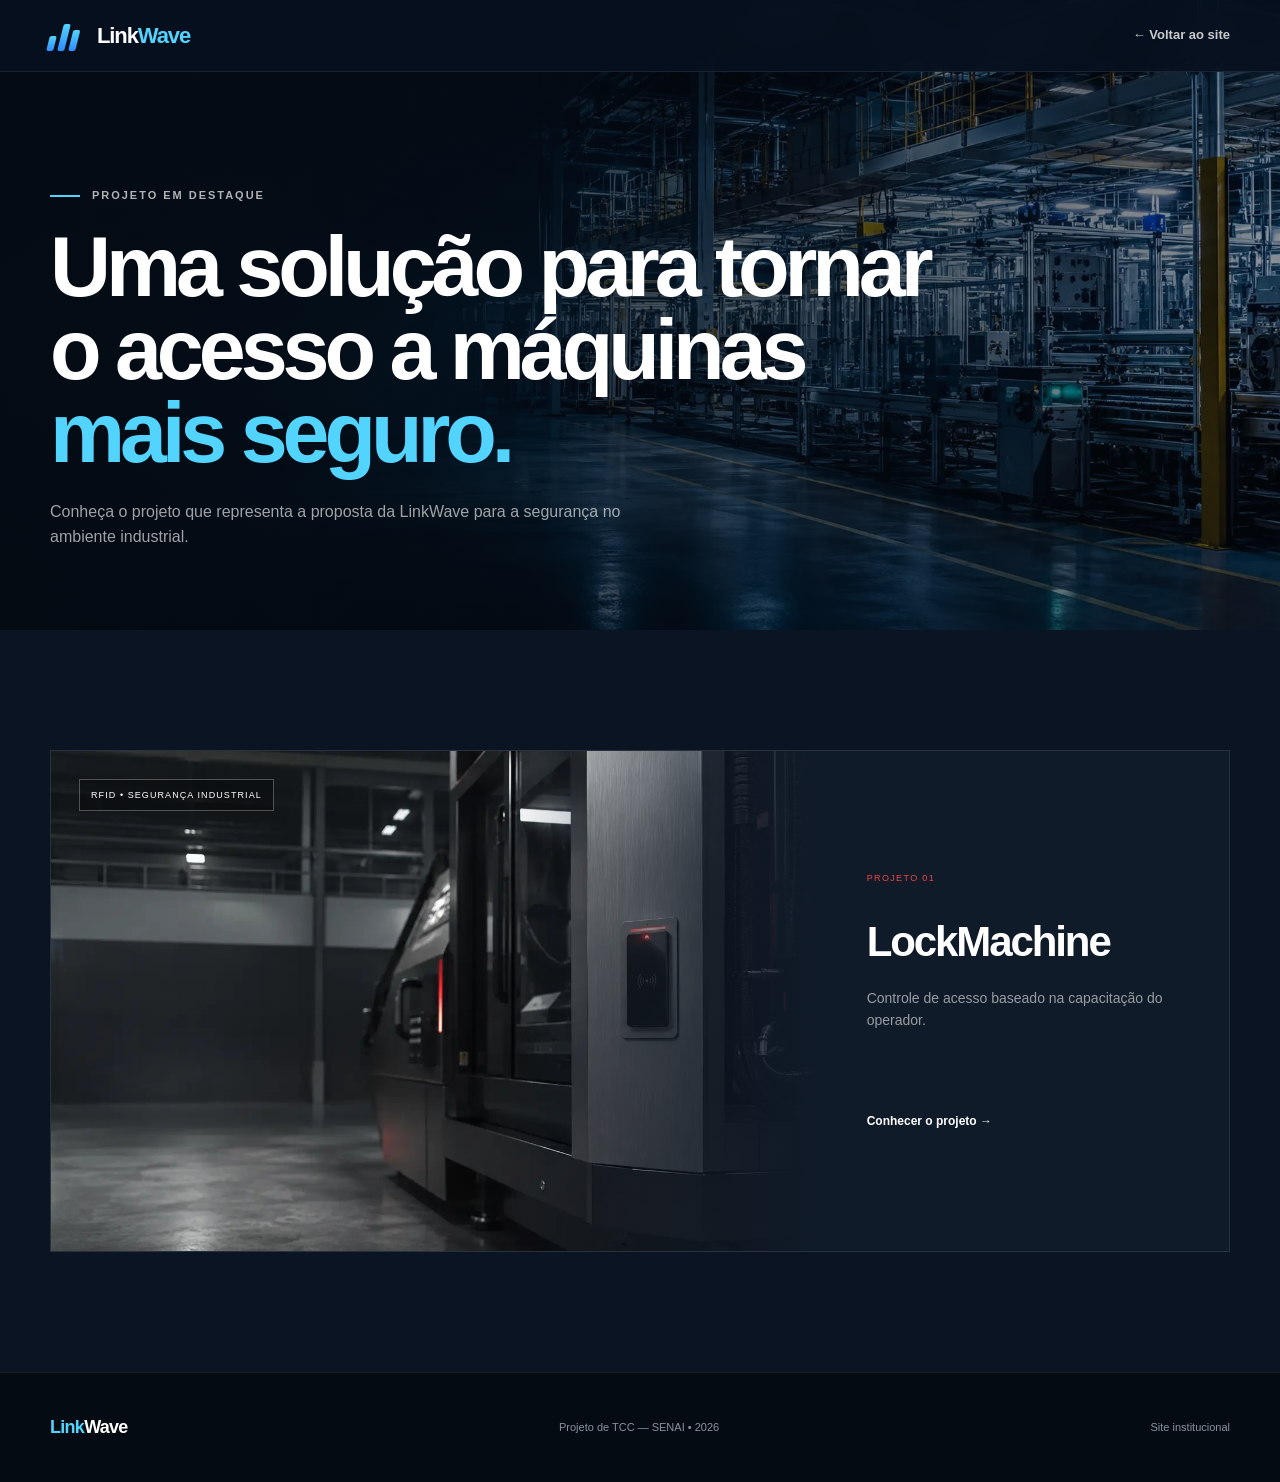
==== linkwave-tcc-reformulado/institucional/projetos.html @ dfc76dc3 "TCC - update" ====
<!doctype html>
<html lang="pt-BR">
<head>
  <meta charset="UTF-8">
  <meta name="viewport" content="width=device-width, initial-scale=1.0">
  <meta name="description" content="Conheça o LockMachine, projeto de segurança industrial desenvolvido pela LinkWave.">
  <title>Projeto LockMachine | LinkWave</title>
  <link rel="icon" href="img/favicon.ico" type="image/x-icon">
  <link rel="stylesheet" href="style.css">
</head>
<body class="projects-page">
  <header class="navbar navbar-dark" data-navbar>
    <a class="brand" href="index.html"><span class="brand-symbol"><i></i><i></i><i></i></span><span class="brand-name">Link<span>Wave</span></span></a>
    <nav class="nav-links simple-nav"><a href="index.html">← Voltar ao site</a></nav>
  </header>

  <main>
    <section class="projects-hero">
      <div class="projects-hero-content reveal">
        <p class="eyebrow"><span></span> Projeto em destaque</p>
        <h1>Uma solução para tornar o acesso a máquinas <em>mais seguro.</em></h1>
        <p>Conheça o projeto que representa a proposta da LinkWave para a segurança no ambiente industrial.</p>
      </div>
    </section>

    <section class="featured-project section">
      <a class="featured-card reveal" href="../lockmachine_app/sobre.html">
        <div class="featured-image"><span class="project-chip">RFID • SEGURANÇA INDUSTRIAL</span></div>
        <div class="featured-info">
          <p>Projeto 01</p>
          <h2>LockMachine</h2>
          <span>Controle de acesso baseado na capacitação do operador.</span>
          <strong>Conhecer o projeto →</strong>
        </div>
      </a>
    </section>
  </main>

  <footer class="footer footer-dark"><div class="footer-brand"><span>Link</span>Wave</div><p>Projeto de TCC — SENAI • 2026</p><a href="index.html">Site institucional</a></footer>
  <script src="script.js"></script>
</body>
</html>
---- linkwave-tcc-reformulado/institucional/style.css ----
:root {
  --navy: #07111f;
  --navy-soft: #0d1b2d;
  --blue: #2f8cff;
  --cyan: #53d4ff;
  --paper: #f3f6f8;
  --white: #ffffff;
  --ink: #101820;
  --muted: #64707d;
  --line: #dbe2e8;
  --red: #f04444;
  --container: 1180px;
}

* { box-sizing: border-box; margin: 0; padding: 0; }
html { scroll-behavior: smooth; }
body { color: var(--ink); background: var(--paper); font-family: Inter, "Segoe UI", Arial, sans-serif; line-height: 1.6; overflow-x: hidden; }
a { color: inherit; }
img { max-width: 100%; display: block; }
button, input { font: inherit; }
.section { padding: 120px 0; }
.section-wrap { width: min(var(--container), calc(100% - 48px)); margin: 0 auto; }

.navbar { position: fixed; inset: 0 0 auto; z-index: 50; height: 84px; padding: 0 max(32px, calc((100vw - var(--container)) / 2)); display: flex; align-items: center; justify-content: space-between; color: white; border-bottom: 1px solid rgba(255,255,255,.14); transition: .3s ease; }
.navbar.scrolled, .navbar-dark { height: 72px; background: rgba(7,17,31,.92); backdrop-filter: blur(18px); border-color: rgba(255,255,255,.08); }
.brand { display: inline-flex; align-items: center; gap: 12px; text-decoration: none; }
.brand-name { font-size: 22px; font-weight: 780; letter-spacing: -.05em; }.brand-name span { color: var(--cyan); }
.brand-symbol { width: 35px; height: 31px; display: flex; align-items: end; gap: 4px; transform: skewX(-14deg); }
.brand-symbol i { width: 7px; display: block; border-radius: 2px; background: linear-gradient(180deg, var(--cyan), var(--blue)); }
.brand-symbol i:nth-child(1) { height: 15px; }.brand-symbol i:nth-child(2) { height: 27px; }.brand-symbol i:nth-child(3) { height: 21px; }
.nav-links { display: flex; align-items: center; gap: 30px; }.nav-links a { position: relative; color: rgba(255,255,255,.78); text-decoration: none; font-size: 13px; font-weight: 650; transition: color .2s; }.nav-links > a:not(.nav-cta)::after { content: ""; position: absolute; height: 1px; background: var(--cyan); inset: auto 100% -8px 0; transition: right .2s; }.nav-links > a:not(.nav-cta):hover::after { right: 0; }.nav-links a:hover { color: white; }
.nav-cta { min-height: 42px; padding: 0 16px; display: inline-flex; align-items: center; gap: 14px; color: white !important; border: 1px solid rgba(255,255,255,.25); border-radius: 6px; background: rgba(255,255,255,.05); }.nav-cta:hover { background: white; color: var(--navy) !important; }
.menu-toggle { display: none; width: 42px; height: 42px; border: 0; background: transparent; place-content: center; gap: 6px; }.menu-toggle span { width: 22px; height: 2px; display: block; background: white; transition: .2s; }

.hero { min-height: 100vh; position: relative; display: flex; align-items: center; color: white; background: var(--navy) url("img/linkwave-hero.webp") center/cover no-repeat; overflow: hidden; }
.hero-shade { position: absolute; inset: 0; background: linear-gradient(90deg, rgba(3,10,19,.95) 0%, rgba(3,10,19,.77) 37%, rgba(3,10,19,.15) 75%), linear-gradient(0deg, rgba(3,10,19,.8), transparent 42%); }
.hero-grid { position: absolute; inset: 0; opacity: .1; background-image: linear-gradient(rgba(255,255,255,.28) 1px, transparent 1px), linear-gradient(90deg, rgba(255,255,255,.28) 1px, transparent 1px); background-size: 70px 70px; mask-image: linear-gradient(90deg, black, transparent 58%); }
.hero-content { width: min(var(--container), calc(100% - 48px)); margin: 60px auto 0; position: relative; z-index: 2; }
.eyebrow { display: flex; align-items: center; gap: 12px; margin-bottom: 22px; color: rgba(255,255,255,.69); font-size: 11px; font-weight: 750; text-transform: uppercase; letter-spacing: .18em; }.eyebrow > span { width: 30px; height: 2px; background: var(--cyan); }
.hero h1 { max-width: 850px; font-size: clamp(54px, 7vw, 94px); line-height: .98; letter-spacing: -.065em; font-weight: 800; }.hero h1 em { color: var(--cyan); font-style: normal; }
.hero-text { max-width: 610px; margin: 28px 0 34px; color: rgba(255,255,255,.7); font-size: 18px; line-height: 1.75; }
.hero-actions { display: flex; flex-wrap: wrap; gap: 12px; }
.button { min-height: 50px; padding: 0 22px; border-radius: 7px; display: inline-flex; align-items: center; justify-content: center; gap: 18px; text-decoration: none; font-size: 13px; font-weight: 750; transition: transform .2s, background .2s, color .2s, border-color .2s; }.button:hover { transform: translateY(-2px); }
.button-primary { color: white; background: var(--blue); box-shadow: 0 12px 30px rgba(47,140,255,.28); }.button-primary:hover { background: #1878eb; }
.button-ghost { color: white; border: 1px solid rgba(255,255,255,.3); background: rgba(255,255,255,.04); }.button-ghost:hover { background: white; color: var(--navy); }
.button-red { color: white; background: var(--red); }.button-red:hover { background: #d93636; }
.button-light { color: var(--navy); background: white; }
.hero-foot { position: absolute; z-index: 2; left: max(24px, calc((100vw - var(--container)) / 2)); right: max(24px, calc((100vw - var(--container)) / 2)); bottom: 26px; display: flex; align-items: center; gap: 18px; color: rgba(255,255,255,.55); font-size: 10px; text-transform: uppercase; letter-spacing: .13em; }.hero-foot i { width: 3px; height: 3px; background: var(--cyan); border-radius: 50%; }

.section-label { margin-bottom: 24px; color: var(--blue); font-size: 10px; font-weight: 800; letter-spacing: .18em; text-transform: uppercase; }.section-label.light { color: rgba(255,255,255,.55); }
.about-layout { display: grid; grid-template-columns: .85fr 1.15fr; gap: 100px; }
.section-heading h2, .team-heading h2 { max-width: 520px; font-size: clamp(42px, 5.2vw, 66px); line-height: 1.03; letter-spacing: -.055em; }.section-heading h2 span { color: var(--blue); }
.about-copy .lead { color: var(--ink); font-size: 22px; line-height: 1.55; }.about-copy > p:not(.lead) { margin-top: 22px; max-width: 650px; color: var(--muted); font-size: 15px; }
.principles { margin-top: 52px; display: grid; grid-template-columns: repeat(3, 1fr); border-top: 1px solid var(--line); }
.principles article { padding: 24px 20px 8px 0; }.principles article + article { padding-left: 20px; border-left: 1px solid var(--line); }.principles b { color: var(--blue); font-size: 10px; }.principles h3 { margin: 24px 0 8px; font-size: 15px; }.principles p { color: var(--muted); font-size: 12px; line-height: 1.6; }

.project-showcase { min-height: 810px; position: relative; display: grid; grid-template-columns: 1.08fr .92fr; padding: 0; background: #101216; color: white; }
.project-photo { min-height: 810px; background: url("../lockmachine_app/img/lockmachine-hero.webp") center/cover no-repeat; position: relative; }.project-photo::after { content: ""; position: absolute; inset: 0; background: linear-gradient(90deg, transparent 55%, #101216 100%), linear-gradient(0deg, rgba(16,18,22,.55), transparent 50%); }
.project-panel { padding: 110px max(48px, calc((100vw - var(--container)) / 2)) 90px 70px; display: flex; flex-direction: column; justify-content: center; }
.lockup { margin-bottom: 34px; display: flex; align-items: center; gap: 13px; }.lockup strong { font-size: 20px; }.lockup strong span { color: var(--red); }.lock-mark { width: 34px; height: 34px; border: 2px solid var(--red); border-radius: 8px; position: relative; }.lock-mark::before { content: ""; position: absolute; width: 13px; height: 10px; left: 8px; top: -9px; border: 2px solid var(--red); border-bottom: 0; border-radius: 8px 8px 0 0; }
.project-panel h2 { max-width: 590px; font-size: clamp(40px, 4.7vw, 64px); line-height: 1.02; letter-spacing: -.055em; }.project-panel > p:not(.section-label) { margin: 26px 0 34px; color: rgba(255,255,255,.63); max-width: 600px; font-size: 15px; }
.project-points { list-style: none; margin-bottom: 40px; border-top: 1px solid rgba(255,255,255,.12); }.project-points li { display: flex; align-items: center; gap: 20px; padding: 14px 0; border-bottom: 1px solid rgba(255,255,255,.12); font-size: 12px; color: rgba(255,255,255,.74); }.project-points li span { color: var(--red); font-size: 9px; }.project-panel .button { align-self: flex-start; }

.team { background: white; }.team-heading { display: flex; align-items: end; justify-content: space-between; gap: 60px; margin-bottom: 60px; }.team-heading > p { max-width: 460px; color: var(--muted); font-size: 14px; }
.team-grid { display: grid; grid-template-columns: repeat(5, 1fr); border-top: 1px solid var(--line); border-bottom: 1px solid var(--line); }
.team-card { position: relative; min-width: 0; padding: 22px; border-right: 1px solid var(--line); }.team-card:last-child { border-right: 0; }.portrait { aspect-ratio: .92; margin-bottom: 20px; overflow: hidden; background: linear-gradient(150deg, #e8edf1, #f7f9fa); }.portrait img { width: 100%; height: 100%; object-fit: contain; object-position: center bottom; filter: saturate(.84); transition: transform .35s; }.team-card:hover img { transform: scale(1.035); }.team-card h3 { font-size: 14px; }.team-card p { margin-top: 3px; color: var(--muted); font-size: 10px; }.team-card > span { position: absolute; right: 17px; bottom: 22px; color: #b7c0c8; font-size: 9px; }

.closing { min-height: 600px; display: flex; align-items: center; color: white; background: radial-gradient(circle at 80% 20%, rgba(83,212,255,.18), transparent 34%), var(--navy); }.closing-content h2 { margin-bottom: 40px; font-size: clamp(48px, 6.4vw, 84px); line-height: .98; letter-spacing: -.06em; }
.footer { min-height: 110px; padding: 25px max(24px, calc((100vw - var(--container)) / 2)); display: flex; align-items: center; justify-content: space-between; gap: 30px; color: #8893a0; background: #050b12; font-size: 11px; }.footer a { text-decoration: none; }.footer a:hover { color: white; }.footer-brand { color: white; font-weight: 800; font-size: 18px; letter-spacing: -.04em; }.footer-brand span { color: var(--cyan); }

/* Página de projeto */
.projects-page { background: var(--navy); color: white; }.projects-hero { min-height: 70vh; padding: 150px max(24px, calc((100vw - var(--container)) / 2)) 80px; display: flex; align-items: end; background: linear-gradient(90deg, rgba(4,11,19,.95), rgba(4,11,19,.4)), url("img/linkwave-hero.webp") center/cover no-repeat; }.projects-hero-content { max-width: 900px; }.projects-hero h1 { font-size: clamp(50px, 6.6vw, 88px); letter-spacing: -.06em; line-height: .98; }.projects-hero h1 em { color: var(--cyan); font-style: normal; }.projects-hero p:last-child { max-width: 600px; margin-top: 24px; color: rgba(255,255,255,.62); }
.featured-project { background: #0a1422; }.featured-card { width: min(var(--container), calc(100% - 48px)); margin: auto; display: grid; grid-template-columns: 1.3fr .7fr; color: white; text-decoration: none; border: 1px solid rgba(255,255,255,.1); background: #101b29; overflow: hidden; transition: transform .25s, border-color .25s; }.featured-card:hover { transform: translateY(-7px); border-color: var(--red); }.featured-image { min-height: 500px; padding: 28px; background: linear-gradient(90deg, transparent 60%, #101b29), url("../lockmachine_app/img/lockmachine-hero.webp") center/cover no-repeat; }.project-chip { display: inline-flex; padding: 8px 11px; color: white; border: 1px solid rgba(255,255,255,.28); background: rgba(0,0,0,.32); font-size: 9px; letter-spacing: .12em; }.featured-info { padding: 50px; display: flex; flex-direction: column; justify-content: center; }.featured-info > p { color: var(--red); font-size: 9px; text-transform: uppercase; letter-spacing: .15em; }.featured-info h2 { margin: 22px 0 12px; font-size: 42px; letter-spacing: -.05em; }.featured-info > span { color: rgba(255,255,255,.57); font-size: 14px; }.featured-info strong { margin-top: 80px; font-size: 12px; }.footer-dark { border-top: 1px solid rgba(255,255,255,.08); }

.reveal { opacity: 0; transform: translateY(24px); transition: opacity .75s ease, transform .75s ease; }.reveal.visible { opacity: 1; transform: none; }

@media (max-width: 1000px) {
  .nav-links { gap: 18px; }.about-layout { gap: 50px; }.project-showcase { grid-template-columns: 1fr; }.project-photo { min-height: 520px; }.project-photo::after { background: linear-gradient(0deg, #101216, transparent 50%); }.project-panel { padding: 80px max(24px, calc((100vw - var(--container)) / 2)); }.team-grid { grid-template-columns: repeat(3, 1fr); }.team-card { border-bottom: 1px solid var(--line); }.featured-card { grid-template-columns: 1fr; }.featured-image { min-height: 430px; background: linear-gradient(0deg, #101b29, transparent 50%), url("../lockmachine_app/img/lockmachine-hero.webp") center/cover; }
}

@media (max-width: 760px) {
  .section { padding: 85px 0; }.navbar { height: 70px; padding: 0 20px; }.menu-toggle { display: grid; z-index: 2; }.menu-toggle.open span:first-child { transform: translateY(4px) rotate(45deg); }.menu-toggle.open span:last-child { transform: translateY(-4px) rotate(-45deg); }.nav-links { position: fixed; inset: 0; padding: 110px 28px 40px; display: flex; flex-direction: column; align-items: stretch; gap: 0; background: rgba(5,12,21,.98); transform: translateX(100%); transition: transform .25s; }.nav-links.open { transform: none; }.nav-links a { padding: 16px 0; font-size: 17px; border-bottom: 1px solid rgba(255,255,255,.1); }.nav-links .nav-cta { margin-top: 24px; padding: 0 16px; border: 1px solid rgba(255,255,255,.2); }.simple-nav { position: static; padding: 0; flex-direction: row; transform: none; background: none; }.simple-nav a { padding: 0; font-size: 12px; border: 0; }
  .hero { min-height: 820px; background-position: 63% center; }.hero-shade { background: linear-gradient(90deg, rgba(3,10,19,.95), rgba(3,10,19,.63)), linear-gradient(0deg, rgba(3,10,19,.9), transparent 48%); }.hero h1 { font-size: 54px; }.hero-text { font-size: 15px; }.hero-foot { flex-wrap: wrap; gap: 9px 12px; }.about-layout { grid-template-columns: 1fr; gap: 45px; }.principles { grid-template-columns: 1fr; }.principles article + article { padding-left: 0; border-left: 0; border-top: 1px solid var(--line); }.project-photo { min-height: 390px; }.project-panel { padding: 65px 24px 85px; }.project-panel h2 { font-size: 43px; }.team-heading { align-items: start; flex-direction: column; gap: 20px; }.team-grid { grid-template-columns: repeat(2, 1fr); }.team-card { padding: 13px; }.closing { min-height: 520px; }.footer { align-items: start; flex-direction: column; }.featured-info { padding: 32px; }.featured-info strong { margin-top: 45px; }
}

@media (max-width: 470px) {
  .hero h1 { font-size: 46px; }.hero-actions .button { width: 100%; }.team-grid { grid-template-columns: 1fr 1fr; }.team-card h3 { font-size: 12px; }.projects-hero h1 { font-size: 45px; }.featured-image { min-height: 320px; }
}

@media (prefers-reduced-motion: reduce) { html { scroll-behavior: auto; }.reveal { opacity: 1; transform: none; transition: none; } }
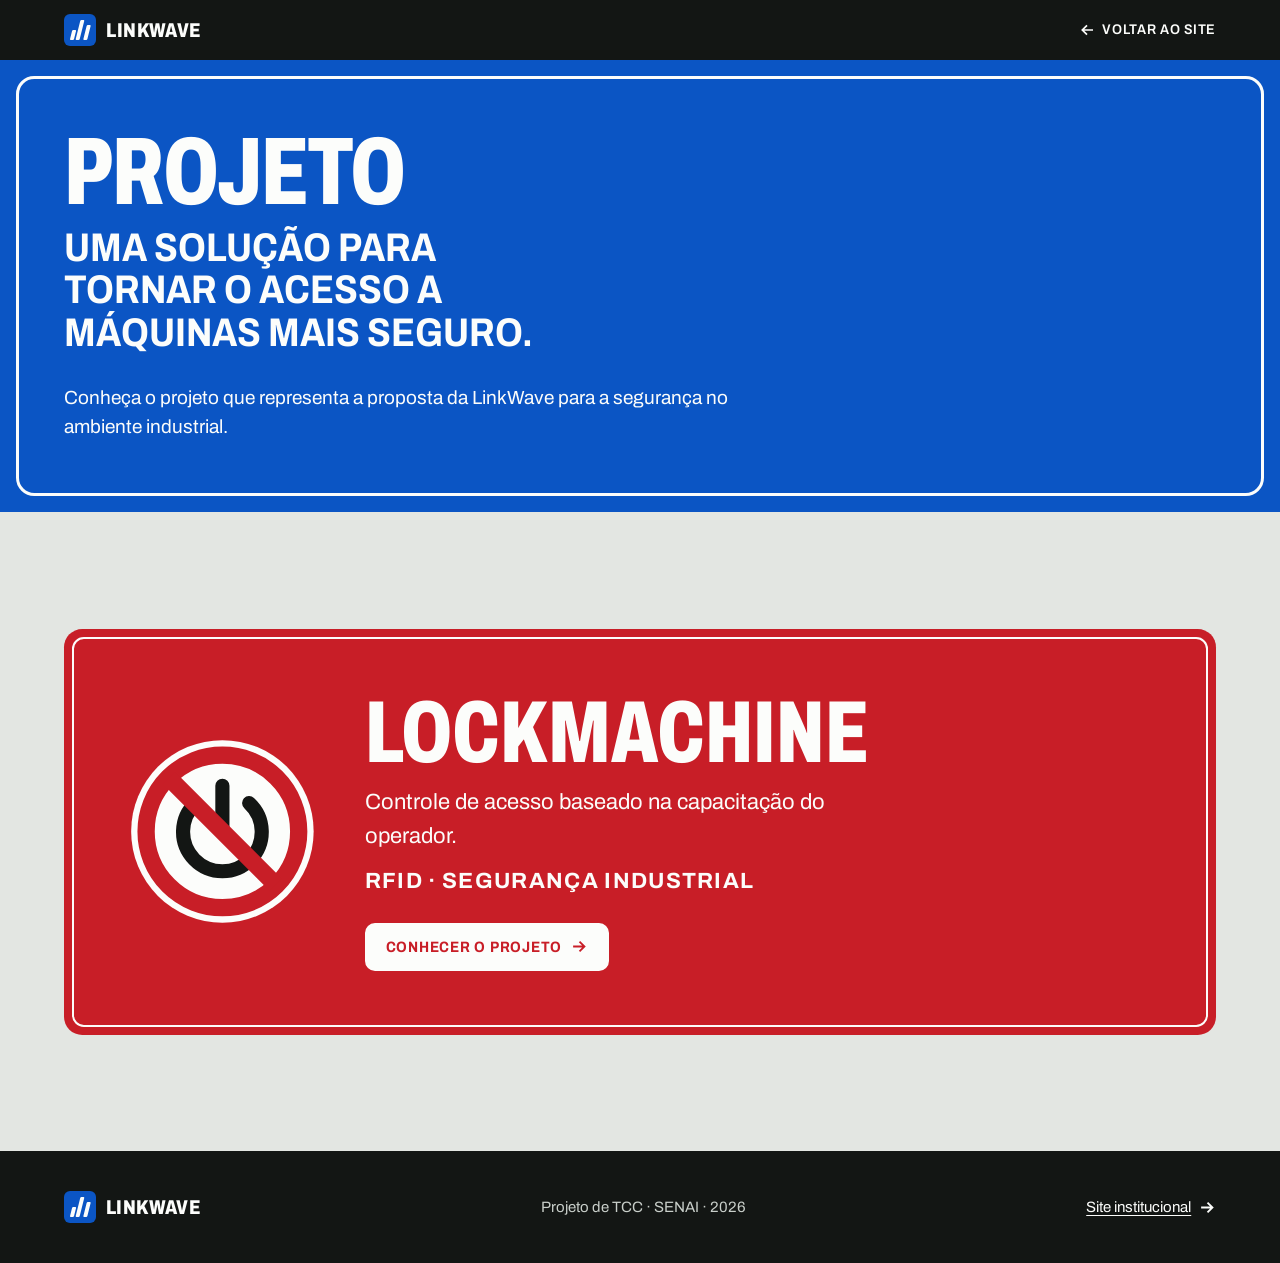
==== commit 22a2b584: "Redesenha o site como placas de seguranca e adiciona simulador do leitor Novo sistema visual compart" ====
--- a/linkwave-tcc-reformulado/institucional/projetos.html
+++ b/linkwave-tcc-reformulado/institucional/projetos.html
@@ -4,39 +4,63 @@
   <meta charset="UTF-8">
   <meta name="viewport" content="width=device-width, initial-scale=1.0">
   <meta name="description" content="Conheça o LockMachine, projeto de segurança industrial desenvolvido pela LinkWave.">
+  <meta name="theme-color" content="#131614">
   <title>Projeto LockMachine | LinkWave</title>
   <link rel="icon" href="img/favicon.ico" type="image/x-icon">
+  <link rel="preload" href="../assets/fonts/archivo-latin-wdth-normal.woff2" as="font" type="font/woff2" crossorigin>
+  <link rel="stylesheet" href="../assets/css/base.css">
   <link rel="stylesheet" href="style.css">
 </head>
-<body class="projects-page">
-  <header class="navbar navbar-dark" data-navbar>
-    <a class="brand" href="index.html"><span class="brand-symbol"><i></i><i></i><i></i></span><span class="brand-name">Link<span>Wave</span></span></a>
-    <nav class="nav-links simple-nav"><a href="index.html">← Voltar ao site</a></nav>
+<body class="linkwave">
+  <a class="skip-link" href="#conteudo">Pular para o conteúdo</a>
+  <header class="topbar">
+    <div class="wrap topbar-inner">
+      <a class="brand" href="index.html"><span class="brand-mark brand-mark--bars" aria-hidden="true"><i></i><i></i><i></i></span>LinkWave</a>
+      <nav class="nav" aria-label="Navegação">
+        <a href="index.html"><span class="icon icon--back" aria-hidden="true"></span>Voltar ao site</a>
+      </nav>
+    </div>
   </header>
 
-  <main>
-    <section class="projects-hero">
-      <div class="projects-hero-content reveal">
-        <p class="eyebrow"><span></span> Projeto em destaque</p>
-        <h1>Uma solução para tornar o acesso a máquinas <em>mais seguro.</em></h1>
-        <p>Conheça o projeto que representa a proposta da LinkWave para a segurança no ambiente industrial.</p>
+  <main id="conteudo">
+    <section class="band band--must band--compact">
+      <div class="wrap">
+        <h1 class="sign-title">
+          <span class="sign-word">Projeto</span>
+          <span class="sign-message">Uma solução para tornar o acesso a máquinas mais seguro.</span>
+        </h1>
+        <p class="prose projects-lead">Conheça o projeto que representa a proposta da LinkWave para a segurança no ambiente industrial.</p>
       </div>
     </section>
 
-    <section class="featured-project section">
-      <a class="featured-card reveal" href="../lockmachine_app/sobre.html">
-        <div class="featured-image"><span class="project-chip">RFID • SEGURANÇA INDUSTRIAL</span></div>
-        <div class="featured-info">
-          <p>Projeto 01</p>
-          <h2>LockMachine</h2>
-          <span>Controle de acesso baseado na capacitação do operador.</span>
-          <strong>Conhecer o projeto →</strong>
-        </div>
-      </a>
+    <section class="band">
+      <div class="wrap">
+        <a class="plate plate--stop featured" href="../lockmachine_app/sobre.html">
+          <div class="symbol" aria-hidden="true">
+            <svg viewBox="0 0 120 120">
+              <circle class="s-white" cx="60" cy="60" r="58"/>
+              <path class="l-ink" stroke-width="9" stroke-linecap="round" d="M60 31v27M43 42a25 25 0 1 0 34 0"/>
+              <circle class="l-red" cx="60" cy="60" r="48.5" stroke-width="11"/>
+              <path class="l-red" stroke-width="11" d="M26 26l68 68"/>
+            </svg>
+          </div>
+          <div>
+            <h2 class="plate-word">LockMachine</h2>
+            <p>Controle de acesso baseado na capacitação do operador.</p>
+            <p class="label">RFID · Segurança industrial</p>
+            <span class="button">Conhecer o projeto<span class="icon icon--arrow" aria-hidden="true"></span></span>
+          </div>
+        </a>
+      </div>
     </section>
   </main>
 
-  <footer class="footer footer-dark"><div class="footer-brand"><span>Link</span>Wave</div><p>Projeto de TCC — SENAI • 2026</p><a href="index.html">Site institucional</a></footer>
-  <script src="script.js"></script>
+  <footer class="band band--ink footer">
+    <div class="wrap footer-inner">
+      <a class="brand" href="index.html"><span class="brand-mark brand-mark--bars" aria-hidden="true"><i></i><i></i><i></i></span>LinkWave</a>
+      <p>Projeto de TCC · SENAI · 2026</p>
+      <a href="index.html">Site institucional<span class="icon icon--arrow" aria-hidden="true"></span></a>
+    </div>
+  </footer>
 </body>
 </html>
--- a/linkwave-tcc-reformulado/assets/css/base.css
+++ b/linkwave-tcc-reformulado/assets/css/base.css
@@ -0,0 +1,929 @@
+/* ==========================================================================
+   LinkWave + LockMachine — base do sistema visual
+   Mundo: placas de segurança industrial.
+   A cor nunca decora, sempre significa:
+   vermelho proíbe · amarelo alerta · azul obriga · verde libera.
+   ========================================================================== */
+
+/* Fontes (arquivos locais, licença OFL em assets/fonts) */
+@font-face {
+  font-family: "Archivo";
+  src: url("../fonts/archivo-latin-wdth-normal.woff2") format("woff2");
+  font-weight: 100 900;
+  font-stretch: 62% 125%;
+  font-style: normal;
+  font-display: swap;
+}
+
+@font-face {
+  font-family: "Martian Mono";
+  src: url("../fonts/martian-mono-latin-wdth-normal.woff2") format("woff2");
+  font-weight: 100 800;
+  font-stretch: 75% 112.5%;
+  font-style: normal;
+  font-display: swap;
+}
+
+/* Tokens ------------------------------------------------------------------- */
+:root {
+  /* Código de cores da sinalização */
+  --red: #c81e27;
+  --yellow: #ffc20e;
+  --blue: #0b55c4;
+  --green: #17714a;
+
+  /* Neutros, puxados para o cinza de parede de fábrica */
+  --ink: #131614;
+  --ink-soft: #4d544f;
+  --wall: #e3e6e2;
+  --white: #fcfdfb;
+  --line: #bfc5bf;
+
+  /* Cor da marca: cada site redefine (azul LinkWave, vermelho LockMachine) */
+  --brand: var(--blue);
+
+  --font: "Archivo", "Arial Narrow", Arial, sans-serif;
+  --font-data: "Martian Mono", ui-monospace, "Cascadia Mono", Consolas, monospace;
+
+  --text: 1.0625rem;
+  --text-small: 0.9375rem;
+  --text-label: 0.8125rem;
+  --text-message: clamp(1.5rem, 1.05rem + 1.9vw, 2.5rem);
+  --text-word: clamp(3rem, 1.4rem + 6.6vw, 6rem);
+
+  --gutter: clamp(1.25rem, 0.5rem + 3vw, 3rem);
+  --band-pad: clamp(4rem, 2.5rem + 6vw, 7.5rem);
+  --measure: 64ch;
+  --radius: 0.625rem;
+  --radius-plate: clamp(0.75rem, 0.5rem + 0.8vw, 1.25rem);
+  --keyline: 3px;
+  --frame: clamp(0.5rem, 0.2rem + 1vw, 1rem);
+  --topbar: 3.75rem;
+  --ease-out: cubic-bezier(0.16, 1, 0.3, 1);
+}
+
+/* Base --------------------------------------------------------------------- */
+*,
+*::before,
+*::after {
+  box-sizing: border-box;
+}
+
+* {
+  margin: 0;
+}
+
+html {
+  scroll-behavior: smooth;
+  scroll-padding-top: calc(var(--topbar) + 1rem);
+  scrollbar-color: var(--ink) var(--wall);
+  -webkit-text-size-adjust: 100%;
+}
+
+body {
+  min-height: 100vh;
+  font-family: var(--font);
+  font-size: var(--text);
+  line-height: 1.55;
+  color: var(--ink);
+  background: var(--wall);
+  caret-color: var(--brand);
+  -webkit-font-smoothing: antialiased;
+}
+
+img,
+svg {
+  display: block;
+  max-width: 100%;
+}
+
+a {
+  color: inherit;
+  text-decoration-thickness: 0.08em;
+  text-underline-offset: 0.2em;
+}
+
+button,
+input {
+  font: inherit;
+  color: inherit;
+}
+
+ul[role="list"],
+ol[role="list"] {
+  padding: 0;
+  list-style: none;
+}
+
+:focus-visible {
+  outline: 3px solid var(--focus, currentColor);
+  outline-offset: 3px;
+}
+
+::selection {
+  background: var(--ink);
+  color: var(--white);
+}
+
+table,
+time,
+.data {
+  font-variant-numeric: tabular-nums;
+}
+
+/* O atributo hidden vence qualquer display definido por classe */
+[hidden] {
+  display: none !important;
+}
+
+/* Utilitários -------------------------------------------------------------- */
+.sr-only {
+  position: absolute;
+  width: 1px;
+  height: 1px;
+  overflow: hidden;
+  clip-path: inset(50%);
+  white-space: nowrap;
+}
+
+/* Atalho de teclado: aparece só quando recebe foco */
+.skip-link {
+  position: absolute;
+  top: 0.5rem;
+  left: 0.5rem;
+  z-index: 60;
+  padding: 0.6rem 1rem;
+  border-radius: var(--radius);
+  background: var(--white);
+  color: var(--ink);
+  font-weight: 700;
+  transform: translateY(-200%);
+}
+
+.skip-link:focus {
+  transform: none;
+}
+
+.wrap {
+  width: min(100% - 2 * var(--gutter), 72rem);
+  margin-inline: auto;
+}
+
+/* Dado medido ou código: RFID, horário, data */
+.data {
+  font-family: var(--font-data);
+  font-size: 0.8em;
+  font-stretch: 87.5%;
+  letter-spacing: 0;
+}
+
+.label {
+  font-size: var(--text-label);
+  font-weight: 700;
+  letter-spacing: 0.06em;
+  text-transform: uppercase;
+}
+
+.prose {
+  max-width: var(--measure);
+  font-size: clamp(1.0625rem, 1rem + 0.3vw, 1.1875rem);
+}
+
+.prose > * + * {
+  margin-top: 1em;
+}
+
+/* Ícones: desenhados em SVG, pintados com a cor do texto */
+.icon {
+  display: inline-block;
+  flex: none;
+  width: 1.15em;
+  height: 1.15em;
+  background: currentColor;
+  -webkit-mask: var(--icon) center / contain no-repeat;
+  mask: var(--icon) center / contain no-repeat;
+}
+
+.icon--arrow {
+  --icon: url("data:image/svg+xml,%3Csvg xmlns='http://www.w3.org/2000/svg' viewBox='0 0 24 24' fill='none' stroke='black' stroke-width='2.6'%3E%3Cpath d='M3 12h16M12 5l7 7-7 7'/%3E%3C/svg%3E");
+}
+
+.icon--back {
+  --icon: url("data:image/svg+xml,%3Csvg xmlns='http://www.w3.org/2000/svg' viewBox='0 0 24 24' fill='none' stroke='black' stroke-width='2.6'%3E%3Cpath d='M21 12H5M12 5l-7 7 7 7'/%3E%3C/svg%3E");
+}
+
+.icon--up {
+  --icon: url("data:image/svg+xml,%3Csvg xmlns='http://www.w3.org/2000/svg' viewBox='0 0 24 24' fill='none' stroke='black' stroke-width='2.6'%3E%3Cpath d='M12 21V5M5 12l7-7 7 7'/%3E%3C/svg%3E");
+}
+
+.icon--out {
+  --icon: url("data:image/svg+xml,%3Csvg xmlns='http://www.w3.org/2000/svg' viewBox='0 0 24 24' fill='none' stroke='black' stroke-width='2.6'%3E%3Cpath d='M6 18L18 6M8 6h10v10'/%3E%3C/svg%3E");
+}
+
+.icon--menu {
+  --icon: url("data:image/svg+xml,%3Csvg xmlns='http://www.w3.org/2000/svg' viewBox='0 0 24 24' fill='none' stroke='black' stroke-width='2.6'%3E%3Cpath d='M3 7h18M3 12h18M3 17h18'/%3E%3C/svg%3E");
+}
+
+.icon--close {
+  --icon: url("data:image/svg+xml,%3Csvg xmlns='http://www.w3.org/2000/svg' viewBox='0 0 24 24' fill='none' stroke='black' stroke-width='2.6'%3E%3Cpath d='M5 5l14 14M19 5L5 19'/%3E%3C/svg%3E");
+}
+
+.icon--rfid {
+  --icon: url("data:image/svg+xml,%3Csvg xmlns='http://www.w3.org/2000/svg' viewBox='0 0 24 24' fill='none' stroke='black' stroke-width='2.6'%3E%3Cpath d='M5 9v6M10 6.5c2 3.4 2 7.6 0 11M14.5 4c3.2 5 3.2 11 0 16'/%3E%3C/svg%3E");
+}
+
+.icon--warn {
+  --icon: url("data:image/svg+xml,%3Csvg xmlns='http://www.w3.org/2000/svg' viewBox='0 0 24 24'%3E%3Cpath fill-rule='evenodd' d='M12 2l11 20H1L12 2zm-1.3 7v6.5h2.6V9h-2.6zm0 8.2v2.6h2.6v-2.6h-2.6z'/%3E%3C/svg%3E");
+}
+
+/* Faixas: cada seção é um campo de cor inteiro ------------------------------ */
+.band {
+  --bg: var(--wall);
+  --fg: var(--ink);
+  --fg-soft: var(--ink-soft);
+  position: relative;
+  padding-block: var(--band-pad);
+  background: var(--bg);
+  color: var(--fg);
+}
+
+.band--compact {
+  padding-block: clamp(2.5rem, 2rem + 3vw, 4.5rem);
+}
+
+.band--panel {
+  --bg: var(--white);
+}
+
+.band--stop {
+  --bg: var(--red);
+  --fg: var(--white);
+  --fg-soft: var(--white);
+}
+
+.band--warn {
+  --bg: var(--yellow);
+  --fg-soft: var(--ink);
+}
+
+.band--must {
+  --bg: var(--blue);
+  --fg: var(--white);
+  --fg-soft: var(--white);
+}
+
+.band--safe {
+  --bg: var(--green);
+  --fg: var(--white);
+  --fg-soft: var(--white);
+}
+
+.band--ink {
+  --bg: var(--ink);
+  --fg: var(--white);
+  --fg-soft: #c9cfca;
+}
+
+/* O filete interno, como na borda de uma placa */
+.band--stop::before,
+.band--warn::before,
+.band--must::before,
+.band--safe::before,
+.signal::before {
+  content: "";
+  position: absolute;
+  inset: var(--frame);
+  z-index: 1;
+  border: var(--keyline) solid var(--fg);
+  border-radius: var(--radius-plate);
+  pointer-events: none;
+}
+
+.band--stop ::selection,
+.band--must ::selection,
+.band--safe ::selection,
+.band--ink ::selection,
+.topbar ::selection {
+  background: var(--white);
+  color: var(--ink);
+}
+
+/* Painel: a área branca de mensagem de uma placa */
+.panel {
+  --bg: var(--white);
+  --fg: var(--ink);
+  --fg-soft: var(--ink-soft);
+  padding: clamp(1.1rem, 0.8rem + 1.4vw, 1.75rem);
+  border-radius: var(--radius-plate);
+  background: var(--bg);
+  color: var(--fg);
+}
+
+.panel ::selection {
+  background: var(--ink);
+  color: var(--white);
+}
+
+/* Título de placa: palavra de sinal + mensagem ------------------------------ */
+.sign-title {
+  display: grid;
+  gap: 0.75rem;
+}
+
+.sign-word {
+  display: block;
+  font-size: var(--text-word);
+  font-weight: 800;
+  font-stretch: 68%;
+  line-height: 0.88;
+  letter-spacing: -0.01em;
+  text-transform: uppercase;
+}
+
+.sign-message {
+  display: block;
+  max-width: 24ch;
+  font-size: var(--text-message);
+  font-weight: 700;
+  font-stretch: 86%;
+  line-height: 1.06;
+  text-transform: uppercase;
+  text-wrap: balance;
+}
+
+/* Mensagem com quebra de linha definida no próprio texto */
+.sign-message--lines {
+  max-width: none;
+}
+
+/* Placa com símbolo à esquerda e texto à direita */
+.sign {
+  display: grid;
+  gap: clamp(1.5rem, 0.5rem + 4vw, 4rem);
+  align-items: start;
+}
+
+.sign-body > * + * {
+  margin-top: clamp(1.25rem, 1rem + 1vw, 2rem);
+}
+
+.symbol {
+  width: clamp(5.5rem, 3rem + 11vw, 12rem);
+  aspect-ratio: 1;
+}
+
+.symbol svg {
+  width: 100%;
+  height: 100%;
+}
+
+@media (min-width: 52rem) {
+  .sign {
+    grid-template-columns: auto minmax(0, 1fr);
+  }
+}
+
+/* Em painel branco, a palavra de sinal leva a cor do seu código */
+.band--panel .sign-word {
+  color: var(--blue);
+}
+
+/* Lista de placas: símbolo grande, título e texto */
+.sign-list {
+  display: grid;
+  gap: clamp(2rem, 1rem + 3vw, 3rem);
+  margin-top: clamp(2.5rem, 2rem + 2vw, 4rem);
+}
+
+.sign-item {
+  display: grid;
+  grid-template-columns: auto minmax(0, 1fr);
+  gap: 1.25rem;
+  align-items: start;
+}
+
+.sign-item-symbol {
+  position: relative;
+  width: clamp(5rem, 3.5rem + 5vw, 9rem);
+  aspect-ratio: 1;
+}
+
+.sign-item-symbol svg {
+  width: 100%;
+  height: 100%;
+}
+
+.sign-item h3 {
+  font-size: clamp(1.25rem, 1.05rem + 0.8vw, 1.625rem);
+  font-weight: 700;
+  font-stretch: 86%;
+  line-height: 1.1;
+  text-transform: uppercase;
+}
+
+.sign-item p {
+  max-width: 36ch;
+  margin-top: 0.5rem;
+  color: var(--fg-soft);
+}
+
+@media (min-width: 52rem) {
+  .sign-list {
+    grid-template-columns: repeat(3, minmax(0, 1fr));
+  }
+
+  .sign-item {
+    grid-template-columns: 1fr;
+  }
+}
+
+/* Cores dos símbolos (SVG no HTML, pintado por classe) */
+.s-white { fill: var(--white); }
+.s-ink { fill: var(--ink); }
+.s-red { fill: var(--red); }
+.s-blue { fill: var(--blue); }
+.s-green { fill: var(--green); }
+.s-yellow { fill: var(--yellow); }
+.l-white { fill: none; stroke: var(--white); }
+.l-ink { fill: none; stroke: var(--ink); }
+.l-red { fill: none; stroke: var(--red); }
+.l-blue { fill: none; stroke: var(--blue); }
+.l-green { fill: none; stroke: var(--green); }
+
+/* Triângulo de atenção: amarelo com contorno preto */
+.s-warn {
+  fill: var(--yellow);
+  stroke: var(--ink);
+  stroke-width: 9;
+  stroke-linejoin: round;
+}
+
+/* Chapa: uma placa menor, dentro de uma faixa -------------------------------- */
+.plate {
+  --fg: var(--white);
+  --fg-soft: var(--white);
+  position: relative;
+  display: block;
+  padding: clamp(1.5rem, 1rem + 1.8vw, 2.5rem);
+  border-radius: var(--radius-plate);
+  background: var(--bg);
+  color: var(--fg);
+  text-decoration: none;
+}
+
+.plate::before {
+  content: "";
+  position: absolute;
+  inset: 0.5rem;
+  border: 2px solid var(--fg);
+  border-radius: calc(var(--radius-plate) - 0.4rem);
+  pointer-events: none;
+}
+
+.plate--stop { --bg: var(--red); }
+.plate--safe { --bg: var(--green); }
+.plate--must { --bg: var(--blue); }
+
+.plate ::selection {
+  background: var(--white);
+  color: var(--ink);
+}
+
+.plate-word {
+  font-size: clamp(2rem, 1.4rem + 2.4vw, 3.25rem);
+  font-weight: 800;
+  font-stretch: 68%;
+  line-height: 0.92;
+  text-transform: uppercase;
+}
+
+.plate p {
+  max-width: 38ch;
+  margin-top: 0.7rem;
+}
+
+/* Botões: chapas ------------------------------------------------------------ */
+.button {
+  display: inline-flex;
+  align-items: center;
+  justify-content: center;
+  gap: 0.6em;
+  min-height: 3rem;
+  padding: 0.65em 1.25em;
+  border: 2px solid var(--fg, var(--ink));
+  border-radius: var(--radius);
+  background: var(--fg, var(--ink));
+  color: var(--bg, var(--white));
+  font-size: var(--text-small);
+  font-weight: 700;
+  font-stretch: 88%;
+  line-height: 1.2;
+  letter-spacing: 0.05em;
+  text-transform: uppercase;
+  text-decoration: none;
+  cursor: pointer;
+  transition: background-color 150ms, color 150ms, transform 150ms var(--ease-out);
+}
+
+.button:hover {
+  background: transparent;
+  color: var(--fg, var(--ink));
+}
+
+.button:active {
+  transform: translateY(1px);
+}
+
+/* O anel de foco usa a cor do texto da superfície, nunca a do próprio botão */
+.button:focus-visible {
+  outline-color: var(--fg, var(--ink));
+}
+
+.button--ghost {
+  background: transparent;
+  color: var(--fg, var(--ink));
+}
+
+.button--ghost:hover {
+  background: var(--fg, var(--ink));
+  color: var(--bg, var(--white));
+}
+
+.actions {
+  display: flex;
+  flex-wrap: wrap;
+  gap: 0.75rem;
+}
+
+/* Barra superior ------------------------------------------------------------ */
+.topbar {
+  --bg: var(--ink);
+  --fg: var(--white);
+  position: sticky;
+  top: 0;
+  z-index: 40;
+  background: var(--bg);
+  color: var(--fg);
+}
+
+.topbar-inner {
+  display: flex;
+  align-items: center;
+  justify-content: space-between;
+  gap: 1rem;
+  min-height: var(--topbar);
+}
+
+.brand {
+  display: inline-flex;
+  align-items: center;
+  gap: 0.65rem;
+  font-size: 1.25rem;
+  font-weight: 800;
+  font-stretch: 80%;
+  letter-spacing: 0.02em;
+  text-transform: uppercase;
+  text-decoration: none;
+}
+
+/* Marca: um quadrado na cor da marca com o símbolo em branco */
+.brand-mark {
+  position: relative;
+  display: flex;
+  align-items: flex-end;
+  justify-content: center;
+  gap: 0.16rem;
+  width: 2rem;
+  height: 2rem;
+  padding: 0.38rem;
+  border-radius: 0.375rem;
+  background: var(--brand);
+}
+
+/* LinkWave: três barras inclinadas */
+.brand-mark--bars i {
+  width: 0.28rem;
+  border-radius: 1px;
+  background: var(--white);
+  transform: skewX(-14deg);
+}
+
+.brand-mark--bars i:nth-child(1) { height: 52%; }
+.brand-mark--bars i:nth-child(2) { height: 100%; }
+.brand-mark--bars i:nth-child(3) { height: 76%; }
+
+/* LockMachine: cadeado */
+.brand-mark--lock::before {
+  content: "";
+  position: absolute;
+  top: 0.32rem;
+  left: 50%;
+  width: 0.72rem;
+  height: 0.7rem;
+  border: 0.17rem solid var(--white);
+  border-bottom: 0;
+  border-radius: 0.4rem 0.4rem 0 0;
+  transform: translateX(-50%);
+}
+
+.brand-mark--lock::after {
+  content: "";
+  position: absolute;
+  bottom: 0.36rem;
+  left: 50%;
+  width: 1.16rem;
+  height: 0.8rem;
+  border-radius: 0.14rem;
+  background: var(--white);
+  transform: translateX(-50%);
+}
+
+.nav {
+  display: flex;
+  flex-wrap: wrap;
+  align-items: center;
+  justify-content: flex-end;
+  gap: 0.25rem clamp(1rem, 0.4rem + 1.6vw, 2rem);
+}
+
+.nav a:not(.button) {
+  display: inline-flex;
+  align-items: center;
+  gap: 0.5em;
+  padding-block: 0.5rem;
+  font-size: 0.875rem;
+  font-weight: 600;
+  font-stretch: 90%;
+  letter-spacing: 0.05em;
+  text-transform: uppercase;
+  text-decoration: none;
+}
+
+.nav a:not(.button):hover {
+  text-decoration: underline;
+}
+
+.nav .button {
+  min-height: 2.5rem;
+  padding-block: 0.4em;
+  font-size: 0.8125rem;
+}
+
+.nav-toggle {
+  display: none;
+  align-items: center;
+  justify-content: center;
+  width: 2.75rem;
+  height: 2.75rem;
+  border: 0;
+  border-radius: var(--radius);
+  background: transparent;
+  cursor: pointer;
+}
+
+.nav-toggle .icon {
+  width: 1.5rem;
+  height: 1.5rem;
+}
+
+@media (max-width: 51.99rem) {
+  .js .nav-toggle {
+    display: inline-flex;
+  }
+
+  /* Só o menu que tem botão recolhe; sem JavaScript ele fica sempre aberto. */
+  .js .nav[data-menu] {
+    position: absolute;
+    inset: 100% 0 auto;
+    display: none;
+    flex-direction: column;
+    align-items: stretch;
+    gap: 0;
+    padding: 0.5rem var(--gutter) 1.25rem;
+    border-top: 1px solid rgb(255 255 255 / 0.22);
+    background: var(--ink);
+  }
+
+  .js .nav[data-menu][data-open] {
+    display: flex;
+  }
+
+  .js .nav[data-menu] a:not(.button) {
+    padding-block: 0.85rem;
+    border-bottom: 1px solid rgb(255 255 255 / 0.14);
+    font-size: 1rem;
+  }
+
+  .js .nav[data-menu] .button {
+    min-height: 3rem;
+    margin-top: 1rem;
+  }
+}
+
+/* Abertura: a placa do tamanho da tela -------------------------------------- */
+.signal {
+  --bg: var(--red);
+  --fg: var(--white);
+  --fg-soft: var(--white);
+  position: relative;
+  isolation: isolate;
+  display: grid;
+  align-items: center;
+  min-height: calc(100svh - var(--topbar));
+  padding-block: clamp(2rem, 1.4rem + 2vw, 3rem) clamp(2.5rem, 1.8rem + 2.2vw, 3.5rem);
+  overflow: hidden;
+  background: var(--bg);
+  color: var(--fg);
+}
+
+.signal--must {
+  --bg: var(--blue);
+}
+
+.signal[data-state="granted"] {
+  --bg: var(--green);
+}
+
+.signal ::selection {
+  background: var(--white);
+  color: var(--ink);
+}
+
+.signal > .wrap {
+  position: relative;
+  z-index: 2;
+}
+
+.signal-grid {
+  display: grid;
+  gap: clamp(1rem, 0.4rem + 2.6vw, 3rem);
+  align-items: start;
+}
+
+.signal-symbol {
+  display: grid;
+  width: 5.5rem;
+  aspect-ratio: 1;
+}
+
+.signal-symbol svg {
+  grid-area: 1 / 1;
+  width: 100%;
+  height: 100%;
+}
+
+.signal-title .sign-word {
+  font-size: clamp(3.5rem, 1.4rem + 7.6vw, 8rem);
+  white-space: nowrap;
+}
+
+.signal-title .sign-message {
+  max-width: 34ch;
+  font-size: clamp(1.375rem, 0.9rem + 2.1vw, 2.625rem);
+}
+
+.signal-panel {
+  display: grid;
+  gap: 1rem;
+  margin-top: clamp(1.25rem, 0.9rem + 1.6vw, 2rem);
+}
+
+.signal-lead {
+  max-width: 60ch;
+  font-size: clamp(1.0625rem, 1rem + 0.35vw, 1.1875rem);
+}
+
+@media (min-width: 60rem) {
+  .signal-grid {
+    grid-template-columns: minmax(9rem, 0.36fr) minmax(0, 1fr);
+  }
+
+  .signal-symbol {
+    width: min(100%, 46vh, 22rem);
+    margin-top: 0.5rem;
+  }
+}
+
+/* Aviso: uma plaquinha amarela ---------------------------------------------- */
+.notice {
+  display: flex;
+  align-items: flex-start;
+  gap: 0.7rem;
+  max-width: var(--measure);
+  padding: 0.8rem 1rem;
+  border-radius: var(--radius);
+  background: var(--yellow);
+  color: var(--ink);
+  font-size: var(--text-small);
+  font-weight: 500;
+  line-height: 1.45;
+}
+
+.notice .icon {
+  width: 1.3rem;
+  height: 1.3rem;
+  margin-top: 0.05rem;
+}
+
+.fineprint {
+  color: var(--fg-soft);
+  font-size: var(--text-small);
+}
+
+/* Situação: plaquinha com cor, forma e palavra ------------------------------ */
+.status {
+  display: inline-flex;
+  align-items: center;
+  gap: 0.5em;
+  padding: 0.28em 0.65em 0.28em 0.55em;
+  border-radius: 0.3rem;
+  font-size: 0.8125rem;
+  font-weight: 700;
+  font-stretch: 88%;
+  line-height: 1.3;
+  letter-spacing: 0.05em;
+  text-transform: uppercase;
+  white-space: nowrap;
+}
+
+.status::before {
+  content: "";
+  flex: none;
+  width: 0.8em;
+  height: 0.8em;
+  background: currentColor;
+}
+
+/* Liberado: quadrado · Bloqueado: disco com barra · Atenção: triângulo */
+.status--ok {
+  background: var(--green);
+  color: var(--white);
+}
+
+.status--ok::before {
+  border-radius: 1px;
+}
+
+.status--blocked {
+  background: var(--red);
+  color: var(--white);
+}
+
+.status--blocked::before {
+  border-radius: 50%;
+  background: linear-gradient(45deg, transparent 42%, var(--red) 42% 58%, transparent 58%) var(--white);
+}
+
+.status--warn {
+  background: var(--yellow);
+  color: var(--ink);
+}
+
+.status--warn::before {
+  width: 0.9em;
+  clip-path: polygon(50% 6%, 100% 94%, 0 94%);
+}
+
+/* Rodapé -------------------------------------------------------------------- */
+.footer {
+  padding-block: 2.5rem;
+  font-size: var(--text-small);
+}
+
+.footer-inner {
+  display: flex;
+  flex-wrap: wrap;
+  align-items: center;
+  justify-content: space-between;
+  gap: 1rem 2rem;
+}
+
+.footer p {
+  color: var(--fg-soft);
+}
+
+.footer a {
+  display: inline-flex;
+  align-items: center;
+  gap: 0.5em;
+}
+
+/* Movimento ----------------------------------------------------------------- */
+/* A barra da proibição é "desenhada" quando a placa abre. */
+@media (prefers-reduced-motion: no-preference) {
+  .signal-symbol .bar {
+    stroke-dasharray: 100;
+    animation: draw-bar 700ms var(--ease-out) 250ms backwards;
+  }
+
+  @keyframes draw-bar {
+    from { stroke-dashoffset: 100; }
+    to { stroke-dashoffset: 0; }
+  }
+}
+
+@media (prefers-reduced-motion: reduce) {
+  html {
+    scroll-behavior: auto;
+  }
+}
--- a/linkwave-tcc-reformulado/institucional/style.css
+++ b/linkwave-tcc-reformulado/institucional/style.css
@@ -1,90 +1,114 @@
-:root {
-  --navy: #07111f;
-  --navy-soft: #0d1b2d;
-  --blue: #2f8cff;
-  --cyan: #53d4ff;
-  --paper: #f3f6f8;
-  --white: #ffffff;
-  --ink: #101820;
-  --muted: #64707d;
-  --line: #dbe2e8;
-  --red: #f04444;
-  --container: 1180px;
+/* ==========================================================================
+   LinkWave — site institucional
+   A base (cores, tipos, placas, botões) está em ../assets/css/base.css
+   ========================================================================== */
+
+.linkwave {
+  --brand: var(--blue);
 }
 
-* { box-sizing: border-box; margin: 0; padding: 0; }
-html { scroll-behavior: smooth; }
-body { color: var(--ink); background: var(--paper); font-family: Inter, "Segoe UI", Arial, sans-serif; line-height: 1.6; overflow-x: hidden; }
-a { color: inherit; }
-img { max-width: 100%; display: block; }
-button, input { font: inherit; }
-.section { padding: 120px 0; }
-.section-wrap { width: min(var(--container), calc(100% - 48px)); margin: 0 auto; }
-
-.navbar { position: fixed; inset: 0 0 auto; z-index: 50; height: 84px; padding: 0 max(32px, calc((100vw - var(--container)) / 2)); display: flex; align-items: center; justify-content: space-between; color: white; border-bottom: 1px solid rgba(255,255,255,.14); transition: .3s ease; }
-.navbar.scrolled, .navbar-dark { height: 72px; background: rgba(7,17,31,.92); backdrop-filter: blur(18px); border-color: rgba(255,255,255,.08); }
-.brand { display: inline-flex; align-items: center; gap: 12px; text-decoration: none; }
-.brand-name { font-size: 22px; font-weight: 780; letter-spacing: -.05em; }.brand-name span { color: var(--cyan); }
-.brand-symbol { width: 35px; height: 31px; display: flex; align-items: end; gap: 4px; transform: skewX(-14deg); }
-.brand-symbol i { width: 7px; display: block; border-radius: 2px; background: linear-gradient(180deg, var(--cyan), var(--blue)); }
-.brand-symbol i:nth-child(1) { height: 15px; }.brand-symbol i:nth-child(2) { height: 27px; }.brand-symbol i:nth-child(3) { height: 21px; }
-.nav-links { display: flex; align-items: center; gap: 30px; }.nav-links a { position: relative; color: rgba(255,255,255,.78); text-decoration: none; font-size: 13px; font-weight: 650; transition: color .2s; }.nav-links > a:not(.nav-cta)::after { content: ""; position: absolute; height: 1px; background: var(--cyan); inset: auto 100% -8px 0; transition: right .2s; }.nav-links > a:not(.nav-cta):hover::after { right: 0; }.nav-links a:hover { color: white; }
-.nav-cta { min-height: 42px; padding: 0 16px; display: inline-flex; align-items: center; gap: 14px; color: white !important; border: 1px solid rgba(255,255,255,.25); border-radius: 6px; background: rgba(255,255,255,.05); }.nav-cta:hover { background: white; color: var(--navy) !important; }
-.menu-toggle { display: none; width: 42px; height: 42px; border: 0; background: transparent; place-content: center; gap: 6px; }.menu-toggle span { width: 22px; height: 2px; display: block; background: white; transition: .2s; }
-
-.hero { min-height: 100vh; position: relative; display: flex; align-items: center; color: white; background: var(--navy) url("img/linkwave-hero.webp") center/cover no-repeat; overflow: hidden; }
-.hero-shade { position: absolute; inset: 0; background: linear-gradient(90deg, rgba(3,10,19,.95) 0%, rgba(3,10,19,.77) 37%, rgba(3,10,19,.15) 75%), linear-gradient(0deg, rgba(3,10,19,.8), transparent 42%); }
-.hero-grid { position: absolute; inset: 0; opacity: .1; background-image: linear-gradient(rgba(255,255,255,.28) 1px, transparent 1px), linear-gradient(90deg, rgba(255,255,255,.28) 1px, transparent 1px); background-size: 70px 70px; mask-image: linear-gradient(90deg, black, transparent 58%); }
-.hero-content { width: min(var(--container), calc(100% - 48px)); margin: 60px auto 0; position: relative; z-index: 2; }
-.eyebrow { display: flex; align-items: center; gap: 12px; margin-bottom: 22px; color: rgba(255,255,255,.69); font-size: 11px; font-weight: 750; text-transform: uppercase; letter-spacing: .18em; }.eyebrow > span { width: 30px; height: 2px; background: var(--cyan); }
-.hero h1 { max-width: 850px; font-size: clamp(54px, 7vw, 94px); line-height: .98; letter-spacing: -.065em; font-weight: 800; }.hero h1 em { color: var(--cyan); font-style: normal; }
-.hero-text { max-width: 610px; margin: 28px 0 34px; color: rgba(255,255,255,.7); font-size: 18px; line-height: 1.75; }
-.hero-actions { display: flex; flex-wrap: wrap; gap: 12px; }
-.button { min-height: 50px; padding: 0 22px; border-radius: 7px; display: inline-flex; align-items: center; justify-content: center; gap: 18px; text-decoration: none; font-size: 13px; font-weight: 750; transition: transform .2s, background .2s, color .2s, border-color .2s; }.button:hover { transform: translateY(-2px); }
-.button-primary { color: white; background: var(--blue); box-shadow: 0 12px 30px rgba(47,140,255,.28); }.button-primary:hover { background: #1878eb; }
-.button-ghost { color: white; border: 1px solid rgba(255,255,255,.3); background: rgba(255,255,255,.04); }.button-ghost:hover { background: white; color: var(--navy); }
-.button-red { color: white; background: var(--red); }.button-red:hover { background: #d93636; }
-.button-light { color: var(--navy); background: white; }
-.hero-foot { position: absolute; z-index: 2; left: max(24px, calc((100vw - var(--container)) / 2)); right: max(24px, calc((100vw - var(--container)) / 2)); bottom: 26px; display: flex; align-items: center; gap: 18px; color: rgba(255,255,255,.55); font-size: 10px; text-transform: uppercase; letter-spacing: .13em; }.hero-foot i { width: 3px; height: 3px; background: var(--cyan); border-radius: 50%; }
-
-.section-label { margin-bottom: 24px; color: var(--blue); font-size: 10px; font-weight: 800; letter-spacing: .18em; text-transform: uppercase; }.section-label.light { color: rgba(255,255,255,.55); }
-.about-layout { display: grid; grid-template-columns: .85fr 1.15fr; gap: 100px; }
-.section-heading h2, .team-heading h2 { max-width: 520px; font-size: clamp(42px, 5.2vw, 66px); line-height: 1.03; letter-spacing: -.055em; }.section-heading h2 span { color: var(--blue); }
-.about-copy .lead { color: var(--ink); font-size: 22px; line-height: 1.55; }.about-copy > p:not(.lead) { margin-top: 22px; max-width: 650px; color: var(--muted); font-size: 15px; }
-.principles { margin-top: 52px; display: grid; grid-template-columns: repeat(3, 1fr); border-top: 1px solid var(--line); }
-.principles article { padding: 24px 20px 8px 0; }.principles article + article { padding-left: 20px; border-left: 1px solid var(--line); }.principles b { color: var(--blue); font-size: 10px; }.principles h3 { margin: 24px 0 8px; font-size: 15px; }.principles p { color: var(--muted); font-size: 12px; line-height: 1.6; }
-
-.project-showcase { min-height: 810px; position: relative; display: grid; grid-template-columns: 1.08fr .92fr; padding: 0; background: #101216; color: white; }
-.project-photo { min-height: 810px; background: url("../lockmachine_app/img/lockmachine-hero.webp") center/cover no-repeat; position: relative; }.project-photo::after { content: ""; position: absolute; inset: 0; background: linear-gradient(90deg, transparent 55%, #101216 100%), linear-gradient(0deg, rgba(16,18,22,.55), transparent 50%); }
-.project-panel { padding: 110px max(48px, calc((100vw - var(--container)) / 2)) 90px 70px; display: flex; flex-direction: column; justify-content: center; }
-.lockup { margin-bottom: 34px; display: flex; align-items: center; gap: 13px; }.lockup strong { font-size: 20px; }.lockup strong span { color: var(--red); }.lock-mark { width: 34px; height: 34px; border: 2px solid var(--red); border-radius: 8px; position: relative; }.lock-mark::before { content: ""; position: absolute; width: 13px; height: 10px; left: 8px; top: -9px; border: 2px solid var(--red); border-bottom: 0; border-radius: 8px 8px 0 0; }
-.project-panel h2 { max-width: 590px; font-size: clamp(40px, 4.7vw, 64px); line-height: 1.02; letter-spacing: -.055em; }.project-panel > p:not(.section-label) { margin: 26px 0 34px; color: rgba(255,255,255,.63); max-width: 600px; font-size: 15px; }
-.project-points { list-style: none; margin-bottom: 40px; border-top: 1px solid rgba(255,255,255,.12); }.project-points li { display: flex; align-items: center; gap: 20px; padding: 14px 0; border-bottom: 1px solid rgba(255,255,255,.12); font-size: 12px; color: rgba(255,255,255,.74); }.project-points li span { color: var(--red); font-size: 9px; }.project-panel .button { align-self: flex-start; }
-
-.team { background: white; }.team-heading { display: flex; align-items: end; justify-content: space-between; gap: 60px; margin-bottom: 60px; }.team-heading > p { max-width: 460px; color: var(--muted); font-size: 14px; }
-.team-grid { display: grid; grid-template-columns: repeat(5, 1fr); border-top: 1px solid var(--line); border-bottom: 1px solid var(--line); }
-.team-card { position: relative; min-width: 0; padding: 22px; border-right: 1px solid var(--line); }.team-card:last-child { border-right: 0; }.portrait { aspect-ratio: .92; margin-bottom: 20px; overflow: hidden; background: linear-gradient(150deg, #e8edf1, #f7f9fa); }.portrait img { width: 100%; height: 100%; object-fit: contain; object-position: center bottom; filter: saturate(.84); transition: transform .35s; }.team-card:hover img { transform: scale(1.035); }.team-card h3 { font-size: 14px; }.team-card p { margin-top: 3px; color: var(--muted); font-size: 10px; }.team-card > span { position: absolute; right: 17px; bottom: 22px; color: #b7c0c8; font-size: 9px; }
-
-.closing { min-height: 600px; display: flex; align-items: center; color: white; background: radial-gradient(circle at 80% 20%, rgba(83,212,255,.18), transparent 34%), var(--navy); }.closing-content h2 { margin-bottom: 40px; font-size: clamp(48px, 6.4vw, 84px); line-height: .98; letter-spacing: -.06em; }
-.footer { min-height: 110px; padding: 25px max(24px, calc((100vw - var(--container)) / 2)); display: flex; align-items: center; justify-content: space-between; gap: 30px; color: #8893a0; background: #050b12; font-size: 11px; }.footer a { text-decoration: none; }.footer a:hover { color: white; }.footer-brand { color: white; font-weight: 800; font-size: 18px; letter-spacing: -.04em; }.footer-brand span { color: var(--cyan); }
-
-/* Página de projeto */
-.projects-page { background: var(--navy); color: white; }.projects-hero { min-height: 70vh; padding: 150px max(24px, calc((100vw - var(--container)) / 2)) 80px; display: flex; align-items: end; background: linear-gradient(90deg, rgba(4,11,19,.95), rgba(4,11,19,.4)), url("img/linkwave-hero.webp") center/cover no-repeat; }.projects-hero-content { max-width: 900px; }.projects-hero h1 { font-size: clamp(50px, 6.6vw, 88px); letter-spacing: -.06em; line-height: .98; }.projects-hero h1 em { color: var(--cyan); font-style: normal; }.projects-hero p:last-child { max-width: 600px; margin-top: 24px; color: rgba(255,255,255,.62); }
-.featured-project { background: #0a1422; }.featured-card { width: min(var(--container), calc(100% - 48px)); margin: auto; display: grid; grid-template-columns: 1.3fr .7fr; color: white; text-decoration: none; border: 1px solid rgba(255,255,255,.1); background: #101b29; overflow: hidden; transition: transform .25s, border-color .25s; }.featured-card:hover { transform: translateY(-7px); border-color: var(--red); }.featured-image { min-height: 500px; padding: 28px; background: linear-gradient(90deg, transparent 60%, #101b29), url("../lockmachine_app/img/lockmachine-hero.webp") center/cover no-repeat; }.project-chip { display: inline-flex; padding: 8px 11px; color: white; border: 1px solid rgba(255,255,255,.28); background: rgba(0,0,0,.32); font-size: 9px; letter-spacing: .12em; }.featured-info { padding: 50px; display: flex; flex-direction: column; justify-content: center; }.featured-info > p { color: var(--red); font-size: 9px; text-transform: uppercase; letter-spacing: .15em; }.featured-info h2 { margin: 22px 0 12px; font-size: 42px; letter-spacing: -.05em; }.featured-info > span { color: rgba(255,255,255,.57); font-size: 14px; }.featured-info strong { margin-top: 80px; font-size: 12px; }.footer-dark { border-top: 1px solid rgba(255,255,255,.08); }
-
-.reveal { opacity: 0; transform: translateY(24px); transition: opacity .75s ease, transform .75s ease; }.reveal.visible { opacity: 1; transform: none; }
-
-@media (max-width: 1000px) {
-  .nav-links { gap: 18px; }.about-layout { gap: 50px; }.project-showcase { grid-template-columns: 1fr; }.project-photo { min-height: 520px; }.project-photo::after { background: linear-gradient(0deg, #101216, transparent 50%); }.project-panel { padding: 80px max(24px, calc((100vw - var(--container)) / 2)); }.team-grid { grid-template-columns: repeat(3, 1fr); }.team-card { border-bottom: 1px solid var(--line); }.featured-card { grid-template-columns: 1fr; }.featured-image { min-height: 430px; background: linear-gradient(0deg, #101b29, transparent 50%), url("../lockmachine_app/img/lockmachine-hero.webp") center/cover; }
+.about-lead,
+.projects-lead {
+  margin-top: clamp(1.25rem, 1rem + 1vw, 2rem);
 }
 
-@media (max-width: 760px) {
-  .section { padding: 85px 0; }.navbar { height: 70px; padding: 0 20px; }.menu-toggle { display: grid; z-index: 2; }.menu-toggle.open span:first-child { transform: translateY(4px) rotate(45deg); }.menu-toggle.open span:last-child { transform: translateY(-4px) rotate(-45deg); }.nav-links { position: fixed; inset: 0; padding: 110px 28px 40px; display: flex; flex-direction: column; align-items: stretch; gap: 0; background: rgba(5,12,21,.98); transform: translateX(100%); transition: transform .25s; }.nav-links.open { transform: none; }.nav-links a { padding: 16px 0; font-size: 17px; border-bottom: 1px solid rgba(255,255,255,.1); }.nav-links .nav-cta { margin-top: 24px; padding: 0 16px; border: 1px solid rgba(255,255,255,.2); }.simple-nav { position: static; padding: 0; flex-direction: row; transform: none; background: none; }.simple-nav a { padding: 0; font-size: 12px; border: 0; }
-  .hero { min-height: 820px; background-position: 63% center; }.hero-shade { background: linear-gradient(90deg, rgba(3,10,19,.95), rgba(3,10,19,.63)), linear-gradient(0deg, rgba(3,10,19,.9), transparent 48%); }.hero h1 { font-size: 54px; }.hero-text { font-size: 15px; }.hero-foot { flex-wrap: wrap; gap: 9px 12px; }.about-layout { grid-template-columns: 1fr; gap: 45px; }.principles { grid-template-columns: 1fr; }.principles article + article { padding-left: 0; border-left: 0; border-top: 1px solid var(--line); }.project-photo { min-height: 390px; }.project-panel { padding: 65px 24px 85px; }.project-panel h2 { font-size: 43px; }.team-heading { align-items: start; flex-direction: column; gap: 20px; }.team-grid { grid-template-columns: repeat(2, 1fr); }.team-card { padding: 13px; }.closing { min-height: 520px; }.footer { align-items: start; flex-direction: column; }.featured-info { padding: 32px; }.featured-info strong { margin-top: 45px; }
+/* Projeto em destaque: os três pontos, separados por filetes */
+.points {
+  max-width: 34rem;
+  border-top: 2px solid var(--fg);
+  font-weight: 600;
 }
 
-@media (max-width: 470px) {
-  .hero h1 { font-size: 46px; }.hero-actions .button { width: 100%; }.team-grid { grid-template-columns: 1fr 1fr; }.team-card h3 { font-size: 12px; }.projects-hero h1 { font-size: 45px; }.featured-image { min-height: 320px; }
+.points li {
+  padding-block: 0.7rem;
+  border-bottom: 2px solid var(--fg);
 }
 
-@media (prefers-reduced-motion: reduce) { html { scroll-behavior: auto; }.reveal { opacity: 1; transform: none; transition: none; } }
+/* Equipe: cada pessoa é uma placa de identificação ---------------------------- */
+.team-head {
+  display: grid;
+  gap: clamp(1.25rem, 1rem + 1vw, 2rem);
+}
+
+.team {
+  display: grid;
+  grid-template-columns: repeat(2, minmax(0, 1fr));
+  gap: clamp(0.75rem, 0.4rem + 1.4vw, 1.25rem);
+  margin-top: clamp(2.5rem, 2rem + 2vw, 4rem);
+}
+
+.person {
+  overflow: hidden;
+  border: 2px solid var(--ink);
+  border-radius: var(--radius-plate);
+  background: var(--white);
+}
+
+.person img {
+  width: 100%;
+  height: auto;
+  aspect-ratio: 481 / 531;
+  object-fit: cover;
+}
+
+.person-plate {
+  padding: 0.7rem 0.9rem 0.8rem;
+  background: var(--ink);
+  color: var(--white);
+}
+
+.person-plate h3 {
+  font-size: clamp(1.25rem, 1.1rem + 0.6vw, 1.5rem);
+  font-weight: 800;
+  font-stretch: 75%;
+  line-height: 1.05;
+  text-transform: uppercase;
+}
+
+.person-plate p {
+  color: #c9cfca;
+  font-size: var(--text-small);
+}
+
+@media (min-width: 40rem) {
+  .team {
+    grid-template-columns: repeat(3, minmax(0, 1fr));
+  }
+}
+
+@media (min-width: 64rem) {
+  .team {
+    grid-template-columns: repeat(5, minmax(0, 1fr));
+  }
+}
+
+/* Página de projetos: a placa inteira é o link -------------------------------- */
+.featured {
+  display: grid;
+  gap: clamp(1.5rem, 1rem + 3vw, 3rem);
+  align-items: center;
+  padding: clamp(2rem, 1.2rem + 3.5vw, 4rem);
+}
+
+.featured .plate-word {
+  font-size: clamp(2.75rem, 1.6rem + 5vw, 5.5rem);
+}
+
+.featured p {
+  font-size: clamp(1.0625rem, 1rem + 0.5vw, 1.375rem);
+}
+
+.featured .button {
+  margin-top: 1.5rem;
+}
+
+.featured:hover .button {
+  background: transparent;
+  color: var(--fg);
+}
+
+@media (min-width: 48rem) {
+  .featured {
+    grid-template-columns: auto minmax(0, 1fr);
+  }
+}
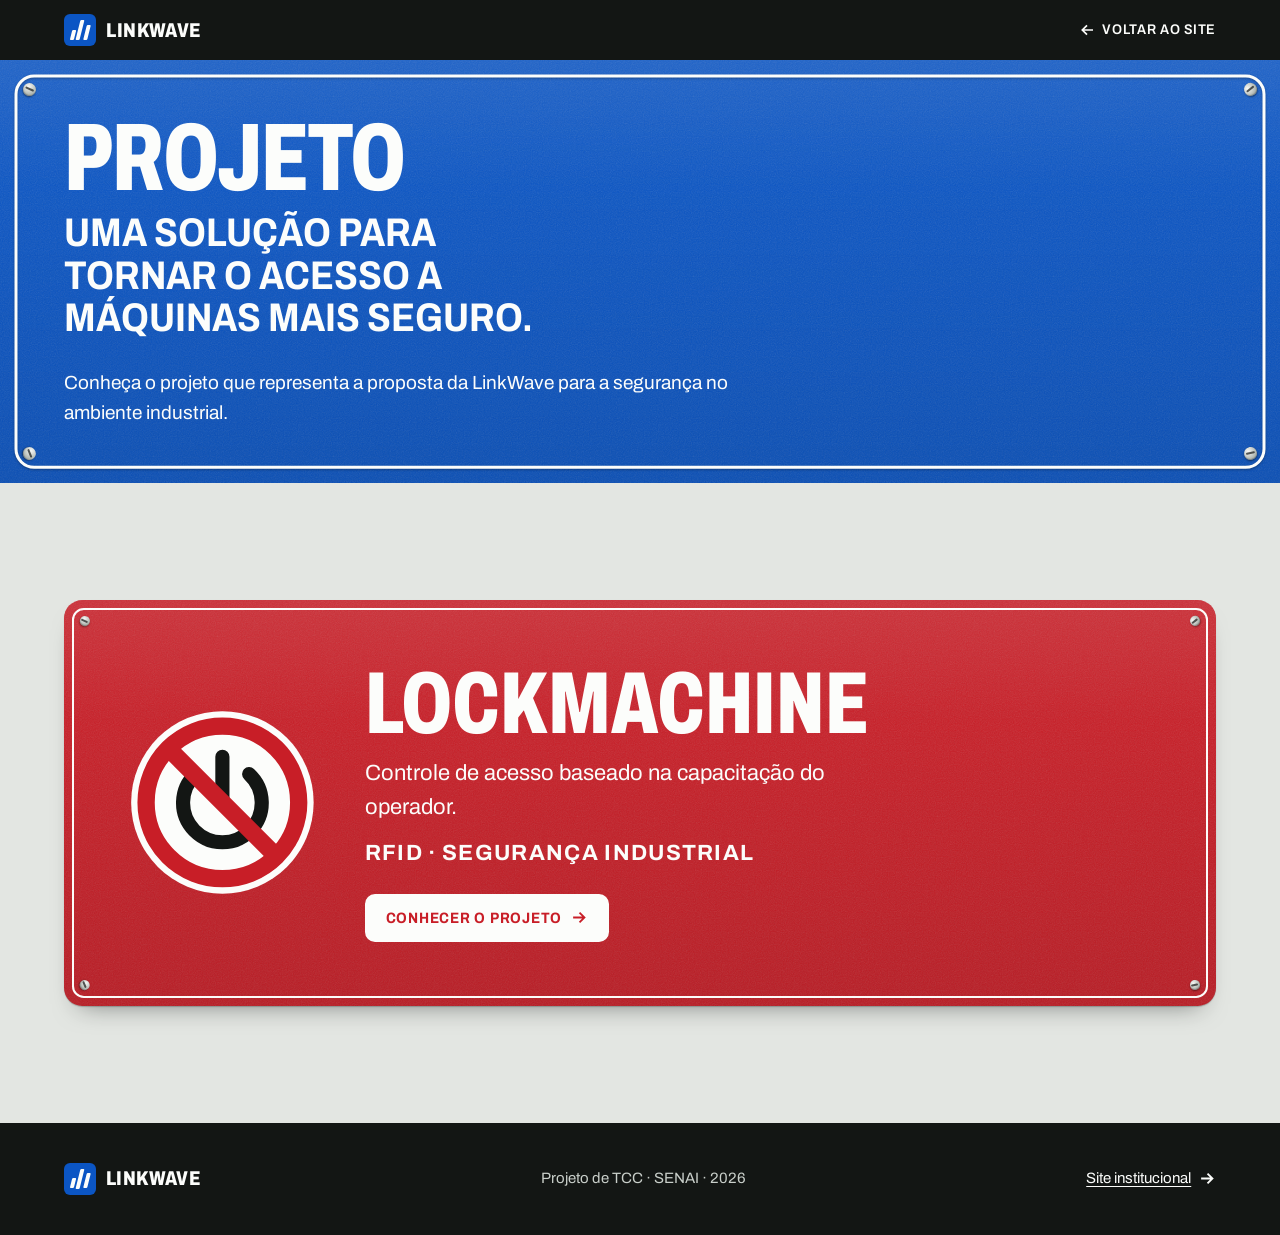
==== commit 9ca9488e: "Dá vida ao site: abertura animada, crachá arrastável e gráfico no painel Placas com material (esmalt" ====
--- a/linkwave-tcc-reformulado/institucional/projetos.html
+++ b/linkwave-tcc-reformulado/institucional/projetos.html
@@ -10,6 +10,7 @@
   <link rel="preload" href="../assets/fonts/archivo-latin-wdth-normal.woff2" as="font" type="font/woff2" crossorigin>
   <link rel="stylesheet" href="../assets/css/base.css">
   <link rel="stylesheet" href="style.css">
+  <script src="../assets/js/head.js"></script>
 </head>
 <body class="linkwave">
   <a class="skip-link" href="#conteudo">Pular para o conteúdo</a>
@@ -22,21 +23,22 @@
     </div>
   </header>
 
-  <main id="conteudo">
+  <!-- data-intro: a página entra com os blocos marcados com data-rise subindo. -->
+  <main id="conteudo" data-intro>
     <section class="band band--must band--compact">
       <div class="wrap">
-        <h1 class="sign-title">
+        <h1 class="sign-title" data-rise>
           <span class="sign-word">Projeto</span>
           <span class="sign-message">Uma solução para tornar o acesso a máquinas mais seguro.</span>
         </h1>
-        <p class="prose projects-lead">Conheça o projeto que representa a proposta da LinkWave para a segurança no ambiente industrial.</p>
+        <p class="prose projects-lead" data-rise>Conheça o projeto que representa a proposta da LinkWave para a segurança no ambiente industrial.</p>
       </div>
     </section>
 
     <section class="band">
-      <div class="wrap">
-        <a class="plate plate--stop featured" href="../lockmachine_app/sobre.html">
-          <div class="symbol" aria-hidden="true">
+      <div class="wrap" data-rise>
+        <a class="plate plate--stop featured" href="../lockmachine_app/sobre.html" data-tilt>
+          <div class="symbol" aria-hidden="true" data-vt>
             <svg viewBox="0 0 120 120">
               <circle class="s-white" cx="60" cy="60" r="58"/>
               <path class="l-ink" stroke-width="9" stroke-linecap="round" d="M60 31v27M43 42a25 25 0 1 0 34 0"/>
@@ -62,5 +64,10 @@
       <a href="index.html">Site institucional<span class="icon icon--arrow" aria-hidden="true"></span></a>
     </div>
   </footer>
+
+  <script src="../assets/vendor/gsap/gsap.min.js"></script>
+  <script src="../assets/vendor/gsap/ScrollTrigger.min.js"></script>
+  <script src="../assets/vendor/gsap/SplitText.min.js"></script>
+  <script src="../assets/js/base.js"></script>
 </body>
 </html>
--- a/linkwave-tcc-reformulado/assets/css/base.css
+++ b/linkwave-tcc-reformulado/assets/css/base.css
@@ -37,7 +37,9 @@
   --ink-soft: #4d544f;
   --wall: #e3e6e2;
   --white: #fcfdfb;
+  --white-soft: #c9cfca;
   --line: #bfc5bf;
+  --yellow-wash: #fff8e0;
 
   /* Cor da marca: cada site redefine (azul LinkWave, vermelho LockMachine) */
   --brand: var(--blue);
@@ -60,6 +62,15 @@
   --frame: clamp(0.5rem, 0.2rem + 1vw, 1rem);
   --topbar: 3.75rem;
   --ease-out: cubic-bezier(0.16, 1, 0.3, 1);
+
+  /* Material: a placa é uma chapa esmaltada presa à parede */
+  --steel-light: #f7f8f6;
+  --steel: #b4bab4;
+  --steel-dark: #8b928c;
+  --shadow-plate: 0 1px 1px rgb(19 22 20 / 0.22), 0 14px 26px -16px rgb(19 22 20 / 0.55);
+  --relief: drop-shadow(0 1px 1px rgb(0 0 0 / 0.3));
+  --enamel: linear-gradient(180deg, rgb(255 255 255 / 0.08), rgb(255 255 255 / 0) 30%, rgb(0 0 0 / 0.08));
+  --grain: url("data:image/svg+xml,%3Csvg xmlns='http://www.w3.org/2000/svg' width='180' height='180'%3E%3Cfilter id='n'%3E%3CfeTurbulence type='fractalNoise' baseFrequency='0.85' numOctaves='2' stitchTiles='stitch'/%3E%3CfeColorMatrix type='saturate' values='0'/%3E%3CfeComponentTransfer%3E%3CfeFuncA type='linear' slope='0.16'/%3E%3C/feComponentTransfer%3E%3C/filter%3E%3Crect width='100%25' height='100%25' filter='url(%23n)'/%3E%3C/svg%3E");
 }
 
 /* Base --------------------------------------------------------------------- */
@@ -202,6 +213,7 @@
   background: currentColor;
   -webkit-mask: var(--icon) center / contain no-repeat;
   mask: var(--icon) center / contain no-repeat;
+  transition: translate 200ms var(--ease-out);
 }
 
 .icon--arrow {
@@ -248,7 +260,7 @@
 }
 
 .band--compact {
-  padding-block: clamp(2.5rem, 2rem + 3vw, 4.5rem);
+  padding-block: clamp(2rem, 1.5rem + 2.5vw, 3.75rem);
 }
 
 .band--panel {
@@ -281,7 +293,7 @@
 .band--ink {
   --bg: var(--ink);
   --fg: var(--white);
-  --fg-soft: #c9cfca;
+  --fg-soft: var(--white-soft);
 }
 
 /* O filete interno, como na borda de uma placa */
@@ -297,6 +309,12 @@
   border: var(--keyline) solid var(--fg);
   border-radius: var(--radius-plate);
   pointer-events: none;
+  filter: var(--relief);
+}
+
+/* Com JavaScript o filete vira um traço em SVG, que pode ser desenhado */
+.has-frame::before {
+  content: none;
 }
 
 .band--stop ::selection,
@@ -317,6 +335,7 @@
   border-radius: var(--radius-plate);
   background: var(--bg);
   color: var(--fg);
+  box-shadow: var(--shadow-plate);
 }
 
 .panel ::selection {
@@ -469,6 +488,7 @@
   background: var(--bg);
   color: var(--fg);
   text-decoration: none;
+  box-shadow: var(--shadow-plate);
 }
 
 .plate::before {
@@ -657,10 +677,13 @@
   letter-spacing: 0.05em;
   text-transform: uppercase;
   text-decoration: none;
-}
-
+  background: linear-gradient(currentColor, currentColor) 0 calc(100% - 0.3rem) / 0 2px no-repeat;
+  transition: background-size 250ms var(--ease-out);
+}
+
+/* O sublinhado corre da esquerda para a direita */
 .nav a:not(.button):hover {
-  text-decoration: underline;
+  background-size: 100% 2px;
 }
 
 .nav .button {
@@ -730,7 +753,7 @@
   display: grid;
   align-items: center;
   min-height: calc(100svh - var(--topbar));
-  padding-block: clamp(2rem, 1.4rem + 2vw, 3rem) clamp(2.5rem, 1.8rem + 2.2vw, 3.5rem);
+  padding-block: clamp(1.5rem, 0.9rem + 2.4vw, 3rem) clamp(2.5rem, 1.8rem + 2.2vw, 3.5rem);
   overflow: hidden;
   background: var(--bg);
   color: var(--fg);
@@ -754,16 +777,26 @@
   z-index: 2;
 }
 
+/* Três áreas: símbolo, título e painel. A grade muda conforme a tela. */
 .signal-grid {
   display: grid;
-  gap: clamp(1rem, 0.4rem + 2.6vw, 3rem);
+  grid-template-areas:
+    "symbol"
+    "title"
+    "panel";
+  gap: clamp(1rem, 0.6rem + 1.6vw, 1.75rem) clamp(1.5rem, 0.5rem + 3vw, 3.5rem);
   align-items: start;
 }
 
 .signal-symbol {
+  grid-area: symbol;
   display: grid;
-  width: 5.5rem;
+  width: 4.75rem;
   aspect-ratio: 1;
+}
+
+.signal-title {
+  grid-area: title;
 }
 
 .signal-symbol svg {
@@ -783,9 +816,9 @@
 }
 
 .signal-panel {
+  grid-area: panel;
   display: grid;
   gap: 1rem;
-  margin-top: clamp(1.25rem, 0.9rem + 1.6vw, 2rem);
 }
 
 .signal-lead {
@@ -793,14 +826,49 @@
   font-size: clamp(1.0625rem, 1rem + 0.35vw, 1.1875rem);
 }
 
+/* Tela larga e alta: símbolo grande à esquerda, título e painel à direita */
 @media (min-width: 60rem) {
   .signal-grid {
     grid-template-columns: minmax(9rem, 0.36fr) minmax(0, 1fr);
+    grid-template-areas:
+      "symbol title"
+      "symbol panel";
   }
 
   .signal-symbol {
     width: min(100%, 46vh, 22rem);
     margin-top: 0.5rem;
+  }
+}
+
+/* Notebook (tela larga e baixa): símbolo e título à esquerda, painel à direita,
+   para o leitor caber na primeira tela */
+@media (min-width: 60rem) and (max-height: 46rem) {
+  .signal-grid {
+    grid-template-columns: minmax(0, 0.8fr) minmax(0, 1fr);
+    grid-template-areas:
+      "symbol panel"
+      "title panel";
+    grid-template-rows: auto 1fr;
+    align-items: center;
+  }
+
+  .signal-symbol {
+    align-self: end;
+    width: min(100%, 28vh);
+    margin-top: 0;
+  }
+
+  .signal-title {
+    align-self: start;
+  }
+
+  .signal-title .sign-word {
+    font-size: clamp(3rem, min(1rem + 5.4vw, 17vh), 6.5rem);
+  }
+
+  .signal-title .sign-message {
+    font-size: clamp(1.25rem, min(0.8rem + 1.5vw, 5.6vh), 2.125rem);
   }
 }
 
@@ -908,17 +976,219 @@
   gap: 0.5em;
 }
 
+/* Material: a placa é uma chapa esmaltada, não uma cor de tela ---------------- */
+.signal,
+.band--stop,
+.band--warn,
+.band--must,
+.band--safe,
+.plate {
+  background-image: var(--enamel), var(--grain);
+}
+
+/* Filete em SVG (posto pelo base.js): pode ser desenhado como um traço */
+.frame {
+  position: absolute;
+  top: var(--frame);
+  left: var(--frame);
+  z-index: 1;
+  width: calc(100% - 2 * var(--frame));
+  height: calc(100% - 2 * var(--frame));
+  overflow: visible;
+  pointer-events: none;
+  filter: var(--relief);
+}
+
+.frame rect {
+  fill: none;
+  stroke: var(--fg);
+  stroke-width: var(--keyline);
+  rx: var(--radius-plate);
+}
+
+/* Quatro parafusos, um em cada canto */
+.screws {
+  position: absolute;
+  inset: calc(var(--frame) + 0.45rem);
+  z-index: 1;
+  pointer-events: none;
+}
+
+.screws i {
+  position: absolute;
+  width: 0.8rem;
+  height: 0.8rem;
+  border-radius: 50%;
+  background: radial-gradient(circle at 35% 30%, var(--steel-light), var(--steel) 62%, var(--steel-dark));
+  box-shadow: 0 1px 2px rgb(0 0 0 / 0.45), inset 0 -1px 1px rgb(0 0 0 / 0.25);
+}
+
+.screws i::after {
+  content: "";
+  position: absolute;
+  inset: 42% 15%;
+  border-radius: 1px;
+  background: rgb(19 22 20 / 0.7);
+}
+
+.screws i:nth-child(1) { top: 0; left: 0; rotate: 24deg; }
+.screws i:nth-child(2) { top: 0; right: 0; rotate: -38deg; }
+.screws i:nth-child(3) { bottom: 0; left: 0; rotate: 68deg; }
+.screws i:nth-child(4) { right: 0; bottom: 0; rotate: -12deg; }
+
+.plate > .screws {
+  inset: 1rem;
+}
+
+.plate > .screws i {
+  width: 0.6rem;
+  height: 0.6rem;
+}
+
+/* Brilho do esmalte: uma faixa de luz que atravessa a placa */
+.sheen {
+  position: absolute;
+  inset: 0;
+  z-index: 1;
+  background: linear-gradient(105deg, transparent 42%, rgb(255 255 255 / 0.2) 50%, transparent 58%);
+  visibility: hidden;
+  pointer-events: none;
+}
+
+/* Reflexo que acompanha o cursor (o base.js atualiza --mx, --my e --gloss) */
+.signal::after {
+  content: "";
+  position: absolute;
+  inset: 0;
+  z-index: 1;
+  background: radial-gradient(circle 26rem at var(--mx, 50%) var(--my, 0%), rgb(255 255 255 / 0.14), transparent 70%);
+  opacity: var(--gloss, 0);
+  pointer-events: none;
+  transition: opacity 400ms;
+}
+
+/* Fita de isolamento entre seções ------------------------------------------- */
+.tape {
+  --tape-bg: var(--yellow);
+  --tape-fg: var(--ink);
+  position: relative;
+  z-index: 3;
+  margin-block: -2.4rem;
+  padding-block: 1.2rem;
+  overflow-x: clip;
+  pointer-events: none;
+}
+
+.tape--must {
+  --tape-bg: var(--blue);
+  --tape-fg: var(--white);
+}
+
+/* As bordas listradas são o fundo da tira aparecendo acima e abaixo da faixa */
+.tape-strip {
+  width: 108%;
+  margin-left: -4%;
+  padding-block: 0.4rem;
+  background: repeating-linear-gradient(-45deg, var(--tape-fg) 0 0.55rem, var(--tape-bg) 0.55rem 1.1rem);
+  rotate: -1.3deg;
+  filter: drop-shadow(0 6px 5px rgb(0 0 0 / 0.28));
+}
+
+.tape-track {
+  display: flex;
+  width: max-content;
+  background: var(--tape-bg);
+  color: var(--tape-fg);
+  font-size: clamp(1.125rem, 0.9rem + 1vw, 1.625rem);
+  font-weight: 800;
+  font-stretch: 72%;
+  line-height: 1;
+  letter-spacing: 0.02em;
+  text-transform: uppercase;
+  white-space: nowrap;
+}
+
+.tape-track span {
+  display: inline-flex;
+  align-items: center;
+  gap: 1.1em;
+  padding: 0.45em 0.55em;
+}
+
+/* Barra de progresso da rolagem, na base da barra superior */
+.progress {
+  position: absolute;
+  right: 0;
+  bottom: 0;
+  left: 0;
+  height: 3px;
+  background: var(--white);
+  transform: scaleX(0);
+  transform-origin: 0 50%;
+}
+
+/* Reação ao mouse ----------------------------------------------------------- */
+.button:hover .icon--arrow,
+a:hover > .icon--arrow {
+  translate: 0.3em 0;
+}
+
+a:hover > .icon--back {
+  translate: -0.3em 0;
+}
+
+a:hover > .icon--up {
+  translate: 0 -0.3em;
+}
+
 /* Movimento ----------------------------------------------------------------- */
-/* A barra da proibição é "desenhada" quando a placa abre. */
 @media (prefers-reduced-motion: no-preference) {
-  .signal-symbol .bar {
-    stroke-dasharray: 100;
-    animation: draw-bar 700ms var(--ease-out) 250ms backwards;
-  }
-
-  @keyframes draw-bar {
-    from { stroke-dashoffset: 100; }
-    to { stroke-dashoffset: 0; }
+  /* A abertura começa escondida e o base.js a revela animando. Se o script
+     falhar, a própria CSS mostra o conteúdo depois de 3 segundos. */
+  .js [data-intro] {
+    visibility: hidden;
+    animation: intro-failsafe 1ms linear 3s forwards;
+  }
+
+  .js.vt [data-intro] {
+    visibility: visible;
+    animation: none;
+  }
+
+  /* O filete e os parafusos da abertura esperam a animação começar */
+  .js .signal:not(.is-open) > .frame,
+  .js .signal:not(.is-open) > .screws {
+    visibility: hidden;
+  }
+
+  @keyframes intro-failsafe {
+    to { visibility: visible; }
+  }
+
+  /* Transição entre páginas: a placa de proibido viaja de uma para a outra */
+  @view-transition {
+    navigation: auto;
+  }
+
+  .topbar {
+    view-transition-name: topbar;
+  }
+
+  [data-vt] {
+    view-transition-name: sign-stop;
+  }
+
+  ::view-transition-group(sign-stop) {
+    animation-duration: 650ms;
+    animation-timing-function: cubic-bezier(0.16, 1, 0.3, 1);
+  }
+
+  ::view-transition-old(root) {
+    animation-duration: 250ms;
+  }
+
+  ::view-transition-new(root) {
+    animation-duration: 400ms;
   }
 }
 
--- a/linkwave-tcc-reformulado/institucional/style.css
+++ b/linkwave-tcc-reformulado/institucional/style.css
@@ -42,6 +42,21 @@
   border: 2px solid var(--ink);
   border-radius: var(--radius-plate);
   background: var(--white);
+  box-shadow: var(--shadow-plate);
+  transition: box-shadow 250ms;
+}
+
+/* A placa sai da parede quando o cursor chega (a inclinação vem do base.js) */
+.person:hover {
+  box-shadow: 0 2px 2px rgb(19 22 20 / 0.2), 0 26px 36px -18px rgb(19 22 20 / 0.6);
+}
+
+.person img {
+  transition: scale 500ms var(--ease-out);
+}
+
+.person:hover img {
+  scale: 1.04;
 }
 
 .person img {
@@ -66,7 +81,7 @@
 }
 
 .person-plate p {
-  color: #c9cfca;
+  color: var(--white-soft);
   font-size: var(--text-small);
 }
 
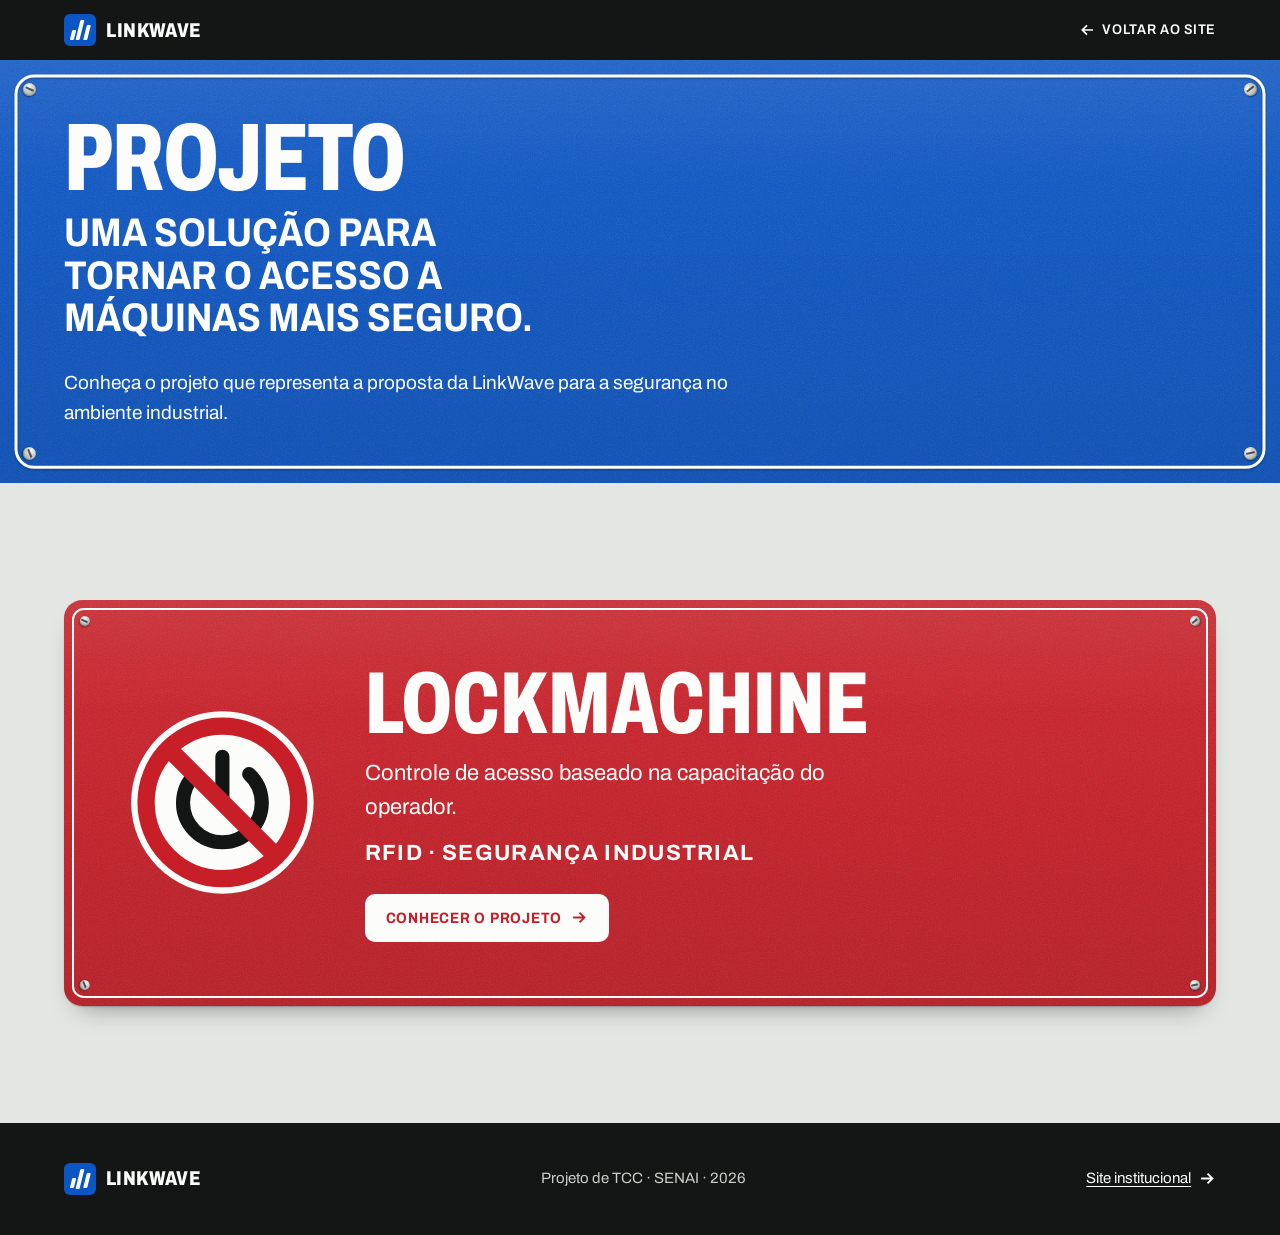
==== commit 8f4da16e: "Adiciona chave para ligar as animações quando o sistema pede menos movimento Computadores com os efe" ====
--- a/linkwave-tcc-reformulado/institucional/projetos.html
+++ b/linkwave-tcc-reformulado/institucional/projetos.html
@@ -62,6 +62,11 @@
       <a class="brand" href="index.html"><span class="brand-mark brand-mark--bars" aria-hidden="true"><i></i><i></i><i></i></span>LinkWave</a>
       <p>Projeto de TCC · SENAI · 2026</p>
       <a href="index.html">Site institucional<span class="icon icon--arrow" aria-hidden="true"></span></a>
+      <!-- Chave das animações: o base.js só a mostra quando o sistema pede movimento reduzido. -->
+      <div class="motion-switch" hidden data-motion-switch>
+        <p role="status" data-motion-status>Animações desligadas pela configuração deste computador.</p>
+        <button class="button button--ghost" type="button" data-motion-toggle>Ligar animações</button>
+      </div>
     </div>
   </footer>
 
--- a/linkwave-tcc-reformulado/assets/css/base.css
+++ b/linkwave-tcc-reformulado/assets/css/base.css
@@ -976,6 +976,22 @@
   gap: 0.5em;
 }
 
+/* Chave das animações: uma linha própria no fim do rodapé. O base.js só a
+   mostra quando o sistema pede movimento reduzido. */
+.motion-switch {
+  display: flex;
+  flex-wrap: wrap;
+  align-items: center;
+  gap: 0.75rem 1.25rem;
+  flex-basis: 100%;
+}
+
+.motion-switch .button {
+  min-height: 2.5rem;
+  padding-block: 0.4em;
+  font-size: var(--text-label);
+}
+
 /* Material: a placa é uma chapa esmaltada, não uma cor de tela ---------------- */
 .signal,
 .band--stop,
@@ -1141,59 +1157,65 @@
   translate: 0 -0.3em;
 }
 
-/* Movimento ----------------------------------------------------------------- */
+/* Movimento -----------------------------------------------------------------
+   A página só anima com a classe .motion na raiz. Quem a põe é o head.js,
+   quando o sistema permite movimento ou quando a pessoa liga as animações
+   pela chave do rodapé. */
+
+/* A abertura começa escondida e o base.js a revela animando. Se o script
+   falhar, a própria CSS mostra o conteúdo depois de 3 segundos. */
+.motion [data-intro] {
+  visibility: hidden;
+  animation: intro-failsafe 1ms linear 3s forwards;
+}
+
+.motion.vt [data-intro] {
+  visibility: visible;
+  animation: none;
+}
+
+/* O filete e os parafusos da abertura esperam a animação começar */
+.motion .signal:not(.is-open) > .frame,
+.motion .signal:not(.is-open) > .screws {
+  visibility: hidden;
+}
+
+@keyframes intro-failsafe {
+  to { visibility: visible; }
+}
+
+/* Transição entre páginas: a placa de proibido viaja de uma para a outra.
+   Aqui ela segue o sistema; com as animações ligadas pela chave do rodapé,
+   quem ativa é o head.js. */
 @media (prefers-reduced-motion: no-preference) {
-  /* A abertura começa escondida e o base.js a revela animando. Se o script
-     falhar, a própria CSS mostra o conteúdo depois de 3 segundos. */
-  .js [data-intro] {
-    visibility: hidden;
-    animation: intro-failsafe 1ms linear 3s forwards;
-  }
-
-  .js.vt [data-intro] {
-    visibility: visible;
-    animation: none;
-  }
-
-  /* O filete e os parafusos da abertura esperam a animação começar */
-  .js .signal:not(.is-open) > .frame,
-  .js .signal:not(.is-open) > .screws {
-    visibility: hidden;
-  }
-
-  @keyframes intro-failsafe {
-    to { visibility: visible; }
-  }
-
-  /* Transição entre páginas: a placa de proibido viaja de uma para a outra */
   @view-transition {
     navigation: auto;
   }
-
-  .topbar {
-    view-transition-name: topbar;
-  }
-
-  [data-vt] {
-    view-transition-name: sign-stop;
-  }
-
-  ::view-transition-group(sign-stop) {
-    animation-duration: 650ms;
-    animation-timing-function: cubic-bezier(0.16, 1, 0.3, 1);
-  }
-
-  ::view-transition-old(root) {
-    animation-duration: 250ms;
-  }
-
-  ::view-transition-new(root) {
-    animation-duration: 400ms;
-  }
+}
+
+.topbar {
+  view-transition-name: topbar;
+}
+
+[data-vt] {
+  view-transition-name: sign-stop;
+}
+
+::view-transition-group(sign-stop) {
+  animation-duration: 650ms;
+  animation-timing-function: cubic-bezier(0.16, 1, 0.3, 1);
+}
+
+::view-transition-old(root) {
+  animation-duration: 250ms;
+}
+
+::view-transition-new(root) {
+  animation-duration: 400ms;
 }
 
 @media (prefers-reduced-motion: reduce) {
-  html {
+  html:not(.motion) {
     scroll-behavior: auto;
   }
 }
